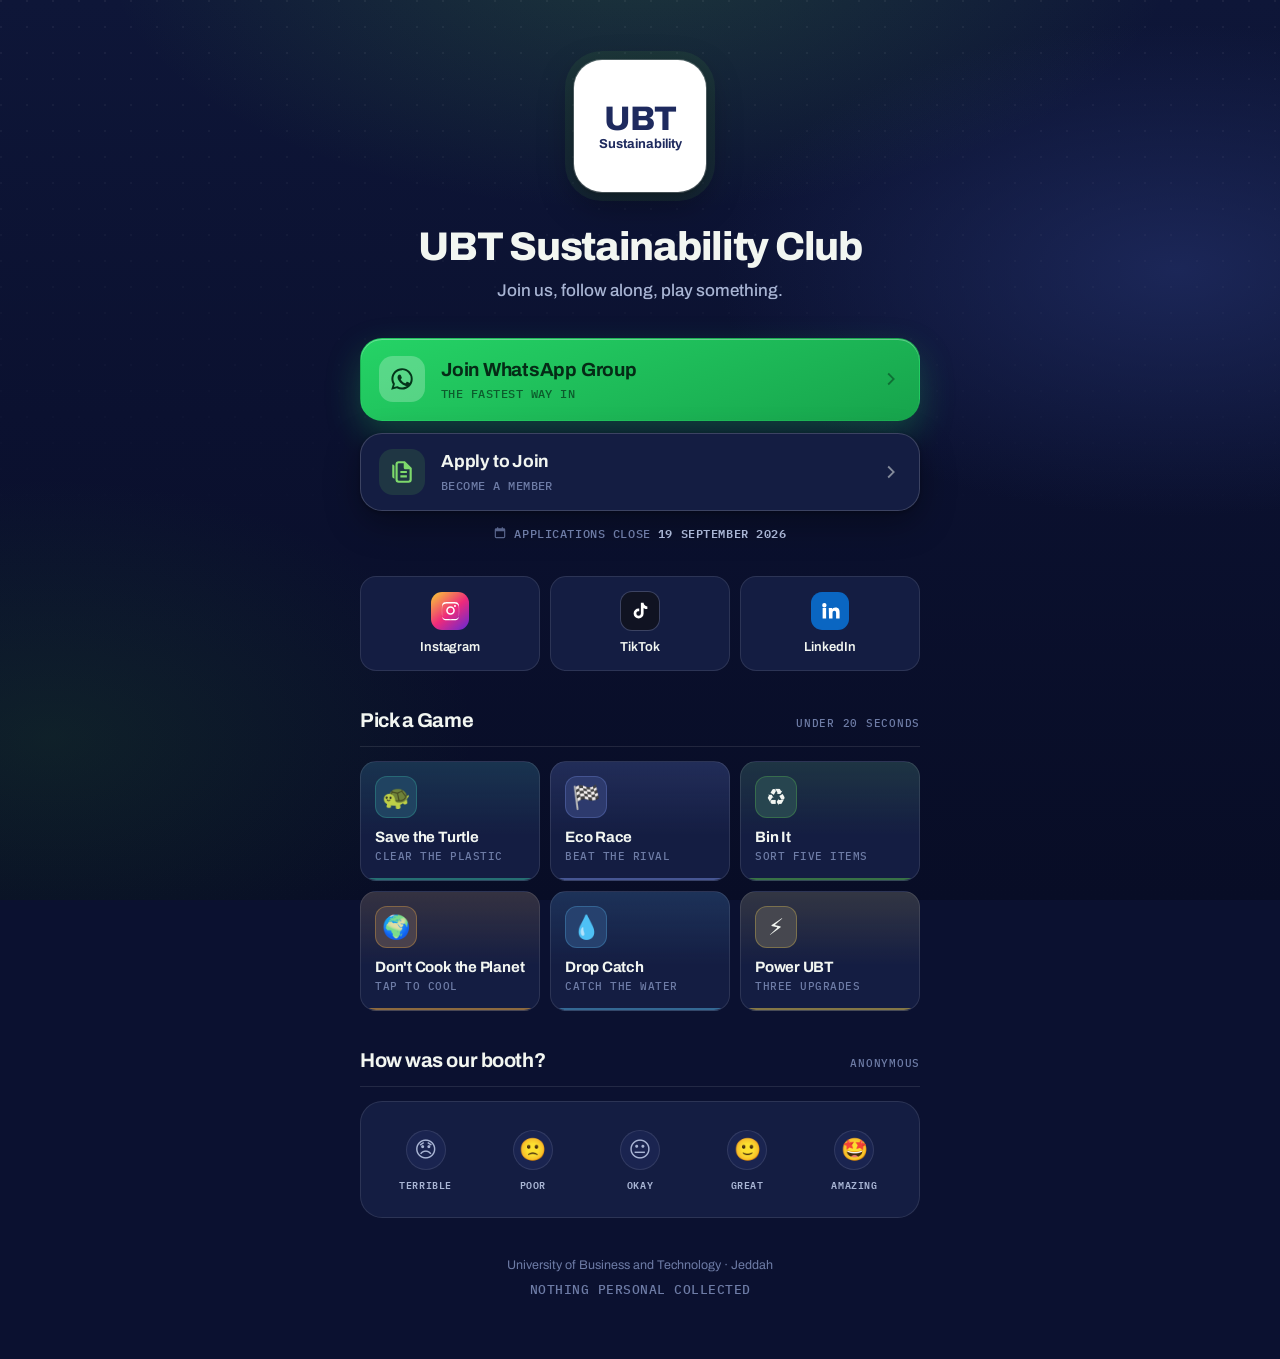
==== index.html @ e2409737 "UBT Sustainability Club landing hub One page: club identity, the WhatsApp group, the membership appl" ====
<!doctype html>
<html lang="en">
<head>
<meta charset="utf-8" />
<meta name="viewport" content="width=device-width, initial-scale=1, viewport-fit=cover" />
<title>UBT Sustainability Club</title>
<meta name="description" content="UBT Sustainability Club — join the WhatsApp group, apply for membership, follow us, and play six very short sustainability games." />
<meta name="theme-color" content="#0B1130" />
<meta name="color-scheme" content="dark" />

<meta property="og:type" content="website" />
<meta property="og:title" content="UBT Sustainability Club" />
<meta property="og:description" content="Join the group, apply for membership, and play something. One page, everything the club is doing." />
<meta property="og:image" content="assets/logo.png" />

<link rel="icon" href="assets/logo.png" />
<link rel="apple-touch-icon" href="assets/logo.png" />

<link rel="preload" href="assets/fonts/archivo-400-800.woff2" as="font" type="font/woff2" crossorigin />
<link rel="stylesheet" href="assets/styles.css" />
</head>
<body>

<div class="ambient" aria-hidden="true"></div>

<main class="hub">

  <!-- 1 · Logo ─────────────────────────────────────────── -->
  <div class="crest">
    <!-- The official club logo, used exactly as supplied. Replace
         assets/logo.png with the original file; it is never redrawn here. -->
    <img class="crest-img" id="crestImg" src="assets/logo.png"
         alt="UBT Sustainability Club logo" width="132" height="132" />
    <span class="crest-fallback" id="crestFallback" hidden>
      <b>UBT</b><i>Sustainability</i>
    </span>
  </div>

  <!-- 2 · Title  3 · Supporting line ───────────────────── -->
  <header class="lede">
    <h1>UBT Sustainability Club</h1>
    <p>Join us, follow along, play something.</p>
  </header>

  <!-- 4 · Primary CTA  5 · Secondary CTA  6 · Deadline ─── -->
  <nav class="actions" aria-label="Join the club">
    <a class="act act-primary" href="https://chat.whatsapp.com/HwxCJThptRb304ezF9hX3E" target="_blank" rel="noopener">
      <span class="act-mark" aria-hidden="true">
        <svg viewBox="0 0 24 24"><path fill="currentColor" d="M12.04 2C6.6 2 2.2 6.4 2.2 11.84c0 1.86.5 3.6 1.37 5.1L2 22l5.2-1.53a9.8 9.8 0 0 0 4.84 1.26h.01c5.43 0 9.84-4.4 9.84-9.84 0-2.63-1.02-5.1-2.88-6.96A9.77 9.77 0 0 0 12.04 2m0 1.8c2.15 0 4.17.84 5.69 2.36a7.98 7.98 0 0 1 2.36 5.68c0 4.45-3.62 8.05-8.06 8.05a8.1 8.1 0 0 1-4.11-1.12l-.29-.18-3.05.9.92-3-.19-.3a8 8 0 0 1-1.23-4.3c0-4.45 3.62-8.05 8.06-8.05m-2.5 4.1c-.19 0-.5.07-.76.36-.26.28-1 .97-1 2.37s1.03 2.75 1.17 2.94c.14.19 2 3.05 4.85 4.16 2.36.93 2.84.75 3.36.7.51-.05 1.65-.67 1.88-1.32.23-.65.23-1.2.16-1.32-.07-.11-.26-.18-.54-.32-.28-.14-1.65-.82-1.9-.91-.26-.1-.44-.14-.63.14-.18.28-.72.9-.88 1.09-.16.19-.33.21-.6.07-.28-.14-1.18-.44-2.24-1.39a8.4 8.4 0 0 1-1.55-1.93c-.16-.28-.02-.43.12-.57.13-.13.28-.33.42-.5.14-.16.19-.28.28-.47.1-.19.05-.35-.02-.49-.07-.14-.62-1.5-.85-2.05-.22-.54-.45-.47-.62-.48h-.53Z"/></svg>
      </span>
      <span class="act-text">
        <b>Join WhatsApp Group</b>
        <i>The fastest way in</i>
      </span>
      <span class="act-go" aria-hidden="true">
        <svg viewBox="0 0 24 24"><path fill="currentColor" d="m9.3 6.7 1.4-1.4 6.7 6.7-6.7 6.7-1.4-1.4 5.3-5.3z"/></svg>
      </span>
    </a>

    <a class="act act-secondary" href="https://forms.cloud.microsoft/r/Qxs3fnvWgn" target="_blank" rel="noopener">
      <span class="act-mark" aria-hidden="true">
        <svg viewBox="0 0 24 24"><path fill="currentColor" d="M9 2a3 3 0 0 0-3 3v14a3 3 0 0 0 3 3h9a3 3 0 0 0 3-3V8.4L14.7 2zm0 2h4.6v4.1c0 .8.6 1.4 1.4 1.4H19V19a1 1 0 0 1-1 1H9a1 1 0 0 1-1-1V5a1 1 0 0 1 1-1m1.5 7h6v2h-6zm0 4h6v2h-6zM3.6 4.9 5 6.3v10.3a4 4 0 0 0 .3 1.5H5a2 2 0 0 1-2-2V5.6z"/></svg>
      </span>
      <span class="act-text">
        <b>Apply to Join</b>
        <i>Become a member</i>
      </span>
      <span class="act-go" aria-hidden="true">
        <svg viewBox="0 0 24 24"><path fill="currentColor" d="m9.3 6.7 1.4-1.4 6.7 6.7-6.7 6.7-1.4-1.4 5.3-5.3z"/></svg>
      </span>
    </a>

    <p class="deadline">
      <svg viewBox="0 0 24 24" aria-hidden="true"><path fill="currentColor" d="M7 2v2H5.5A2.5 2.5 0 0 0 3 6.5v12A2.5 2.5 0 0 0 5.5 21h13a2.5 2.5 0 0 0 2.5-2.5v-12A2.5 2.5 0 0 0 18.5 4H17V2h-2v2H9V2zM5 9h14v9.5a.5.5 0 0 1-.5.5h-13a.5.5 0 0 1-.5-.5z"/></svg>
      Applications close <strong>19 September 2026</strong>
    </p>
  </nav>

  <!-- 7 · Socials ───────────────────────────────────────── -->
  <nav class="socials" aria-label="Social media">
    <a class="soc" data-net="ig" href="https://www.instagram.com/ubt.sustainability?igsh=Y3Vna202ZnhmaTNm" target="_blank" rel="noopener">
      <span class="soc-mark" aria-hidden="true">
        <svg viewBox="0 0 24 24"><path fill="currentColor" d="M12 2.2c3.2 0 3.58.01 4.85.07 1.17.05 1.8.25 2.23.41.56.22.96.48 1.38.9.42.42.68.82.9 1.38.16.42.36 1.06.41 2.23.06 1.27.07 1.65.07 4.85s-.01 3.58-.07 4.85c-.05 1.17-.25 1.8-.41 2.23-.22.56-.48.96-.9 1.38-.42.42-.82.68-1.38.9-.42.16-1.06.36-2.23.41-1.27.06-1.65.07-4.85.07s-3.58-.01-4.85-.07c-1.17-.05-1.8-.25-2.23-.41-.56-.22-.96-.48-1.38-.9a3.7 3.7 0 0 1-.9-1.38c-.16-.42-.36-1.06-.41-2.23C2.21 15.58 2.2 15.2 2.2 12s.01-3.58.07-4.85c.05-1.17.25-1.8.41-2.23.22-.56.48-.96.9-1.38.42-.42.82-.68 1.38-.9.42-.16 1.06-.36 2.23-.41C8.42 2.21 8.8 2.2 12 2.2m0 1.8c-3.14 0-3.5.01-4.74.07-1.14.05-1.76.24-2.17.4-.55.21-.94.47-1.35.88-.41.41-.67.8-.88 1.35-.16.41-.35 1.03-.4 2.17-.06 1.24-.06 1.6-.06 4.74s0 3.5.06 4.74c.05 1.14.24 1.76.4 2.17.21.55.47.94.88 1.35.41.41.8.67 1.35.88.41.16 1.03.35 2.17.4 1.24.06 1.6.06 4.74.06s3.5 0 4.74-.06c1.14-.05 1.76-.24 2.17-.4.55-.21.94-.47 1.35-.88.41-.41.67-.8.88-1.35.16-.41.35-1.03.4-2.17.06-1.24.06-1.6.06-4.74s0-3.5-.06-4.74c-.05-1.14-.24-1.76-.4-2.17a3.6 3.6 0 0 0-.88-1.35 3.6 3.6 0 0 0-1.35-.88c-.41-.16-1.03-.35-2.17-.4C15.5 4.01 15.14 4 12 4m0 3.06a4.94 4.94 0 1 1 0 9.88 4.94 4.94 0 0 1 0-9.88m0 1.8a3.14 3.14 0 1 0 0 6.28 3.14 3.14 0 0 0 0-6.28m5.14-3.2a1.15 1.15 0 1 1 0 2.3 1.15 1.15 0 0 1 0-2.3"/></svg>
      </span>
      <b>Instagram</b>
    </a>
    <a class="soc" data-net="tt" href="https://www.tiktok.com/@ubt.sustainability?_t=zs-8zt754tchuw&_r=1" target="_blank" rel="noopener">
      <span class="soc-mark" aria-hidden="true">
        <svg viewBox="0 0 24 24"><path fill="currentColor" d="M16.6 5.82A4.28 4.28 0 0 1 15.54 3h-3.1v12.4a2.59 2.59 0 0 1-2.6 2.5 2.59 2.59 0 0 1-2.6-2.58 2.59 2.59 0 0 1 3.3-2.48v-3.14a5.7 5.7 0 0 0-.7-.04A5.7 5.7 0 0 0 4.15 15.4 5.7 5.7 0 0 0 9.84 21a5.7 5.7 0 0 0 5.7-5.7V9.03a7.35 7.35 0 0 0 4.3 1.38V7.3a4.3 4.3 0 0 1-3.24-1.48"/></svg>
      </span>
      <b>TikTok</b>
    </a>
    <a class="soc" data-net="li" href="https://www.linkedin.com/company/ubt-sustainability-club" target="_blank" rel="noopener">
      <span class="soc-mark" aria-hidden="true">
        <svg viewBox="0 0 24 24"><path fill="currentColor" d="M4.98 3.5a2.5 2.5 0 1 1 0 5 2.5 2.5 0 0 1 0-5M3 9h4v12H3zm7 0h3.8v1.64h.05c.53-.95 1.83-1.95 3.77-1.95 4.03 0 4.78 2.5 4.78 5.76V21h-4v-5.66c0-1.35-.03-3.08-1.9-3.08-1.9 0-2.2 1.47-2.2 2.99V21h-4z"/></svg>
      </span>
      <b>LinkedIn</b>
    </a>
  </nav>

  <!-- 8 · Pick a Game  9 · Six cards ────────────────────── -->
  <section class="block" aria-labelledby="playHead">
    <div class="block-head">
      <h2 id="playHead">Pick a Game</h2>
      <span class="block-note">Under 20 seconds</span>
    </div>
    <div class="games" id="gamesGrid"><!-- rendered by assets/games.js --></div>
  </section>

  <!-- 10 · Booth feedback ───────────────────────────────── -->
  <section class="block" aria-labelledby="rateHead">
    <div class="block-head">
      <h2 id="rateHead">How was our booth?</h2>
      <span class="block-note">Anonymous</span>
    </div>
    <div class="rate" id="rate">
      <div class="rate-row" id="rateRow" role="group" aria-labelledby="rateHead"><!-- rendered by assets/hub.js --></div>
      <p class="rate-thanks" id="rateThanks" hidden></p>
    </div>
  </section>

  <footer class="foot">
    <p>University of Business and Technology · Jeddah</p>
    <p class="foot-fine">Nothing personal collected</p>
  </footer>
</main>

<!-- Game overlay ─────────────────────────────────────────── -->
<div class="overlay" id="overlay" hidden role="dialog" aria-modal="true" aria-labelledby="gameTitle">
  <div class="panel" id="overlayPanel">
    <header class="panel-head">
      <div>
        <p class="panel-kicker" id="gameKicker">Mini-game</p>
        <h2 class="panel-title" id="gameTitle">Game</h2>
      </div>
      <button class="panel-close" id="overlayClose" aria-label="Back to games">
        <svg viewBox="0 0 24 24" aria-hidden="true"><path fill="currentColor" d="m12 10.6 5-5 1.4 1.4-5 5 5 5-1.4 1.4-5-5-5 5L5.6 17l5-5-5-5L7 5.6z"/></svg>
      </button>
    </header>
    <div class="stage" id="stage">
      <div class="stage-hud" id="hud"></div>
      <div class="stage-field" id="field"></div>
      <div class="curtain" id="curtain"><div class="curtain-inner" id="curtainInner"></div></div>
    </div>
  </div>
</div>

<script src="assets/games.js"></script>
<script src="assets/hub.js"></script>
</body>
</html>
---- assets/styles.css ----
/* ==========================================================================
   UBT Sustainability Club — landing hub

   A deliberate single-theme design: a deep navy field taken from the club
   logo, with the logo's green as the only live accent. Every colour and the
   page background are painted explicitly, so the page holds its own look on
   any host ground rather than borrowing the viewer's theme.

   Palette   navy field #0B1130 · raised surface #141D42 · logo navy #1E2A5E
             logo green #56B84A · lift #7ED96C · WhatsApp #25D366
             text #F2F6F1 (faintly green-biased) · muted #A9B5D4 (blue-biased)
   Type      Archivo — display and interface, tight tracking at large sizes
             IBM Plex Mono — micro-labels, counters, meta
   Layout    One centred column, 600px at its widest, built as a stack of
             tactile rows and tiles. Everything sits in that column: nothing
             on this page is a second page.
   ========================================================================== */

/* ── Typefaces ───────────────────────────────────────────────────────────
   Self-hosted so the page needs no network beyond itself — booth wifi is
   not to be trusted, and a font that arrives late is a page that reflows
   in front of a student. Latin subset only. */
@font-face {
  font-family: 'Archivo';
  font-style: normal;
  font-weight: 400 800;
  font-stretch: 100%;
  font-display: swap;
  src: url(fonts/archivo-400-800.woff2) format('woff2');
}
@font-face {
  font-family: 'IBM Plex Mono';
  font-style: normal;
  font-weight: 500;
  font-display: swap;
  src: url(fonts/ibm-plex-mono-500.woff2) format('woff2');
}
@font-face {
  font-family: 'IBM Plex Mono';
  font-style: normal;
  font-weight: 600;
  font-display: swap;
  src: url(fonts/ibm-plex-mono-600.woff2) format('woff2');
}

:root {
  --field:      #0B1130;
  --field-2:    #0E1638;
  --surface:    #141D42;
  --surface-2:  #1A2450;
  --navy:       #1E2A5E;

  --green:      #56B84A;
  --green-lift: #7ED96C;
  --green-deep: #2F7F2A;
  --wa:         #25D366;
  --wa-deep:    #17A44C;

  --text:       #F2F6F1;
  --muted:      #A9B5D4;
  --faint:      #6E7CA6;

  --line:       rgba(255, 255, 255, .10);
  --line-2:     rgba(255, 255, 255, .17);

  --amber:      #F0A93C;
  --sky:        #4FA8D8;
  --teal:       #35B39B;
  --gold:       #E0C24A;

  --r-sm: 12px;
  --r:    16px;
  --r-lg: 22px;
  --r-xl: 28px;

  --shadow:    0 2px 4px rgba(0,0,0,.24), 0 12px 34px rgba(0,0,0,.34);
  --shadow-lg: 0 30px 80px rgba(0,0,0,.55);

  --display: "Archivo", ui-sans-serif, system-ui, -apple-system, "Segoe UI", Roboto, Arial, sans-serif;
  --mono: "IBM Plex Mono", ui-monospace, SFMono-Regular, Menlo, Consolas, monospace;

  --col: 600px;
}

*, *::before, *::after { box-sizing: border-box; }

html { -webkit-text-size-adjust: 100%; }

body {
  margin: 0;
  min-height: 100%;
  background: var(--field);
  color: var(--text);
  font-family: var(--display);
  font-size: 16px;
  line-height: 1.5;
  -webkit-font-smoothing: antialiased;
  overflow-wrap: break-word;
}
body.locked { overflow: hidden; }

img { display: block; max-width: 100%; }

::selection { background: rgba(86, 184, 74, .32); }

:focus-visible {
  outline: 2px solid var(--green-lift);
  outline-offset: 3px;
  border-radius: 10px;
}

/* Ambient ground — two soft lights and a faint grid, so the field around
   the column reads as designed rather than empty. */
.ambient {
  position: fixed;
  inset: 0;
  z-index: 0;
  pointer-events: none;
  background:
    radial-gradient(60% 42% at 50% -6%, rgba(86,184,74,.20), transparent 70%),
    radial-gradient(50% 38% at 92% 30%, rgba(30,42,94,.85), transparent 72%),
    radial-gradient(46% 40% at 4% 82%, rgba(47,127,42,.16), transparent 72%),
    linear-gradient(180deg, var(--field-2) 0%, var(--field) 46%, #080D26 100%);
}
.ambient::after {
  content: "";
  position: absolute;
  inset: 0;
  background-image: radial-gradient(circle at 1px 1px, rgba(255,255,255,.055) 1px, transparent 0);
  background-size: 26px 26px;
  mask-image: linear-gradient(180deg, #000 0%, transparent 62%);
  -webkit-mask-image: linear-gradient(180deg, #000 0%, transparent 62%);
}

/* ── Column ─────────────────────────────────────────────────────────────── */
.hub {
  position: relative;
  z-index: 1;
  width: 100%;
  max-width: var(--col);
  margin-inline: auto;
  padding-inline: 20px;
  padding-block: 40px 46px;
  display: flex;
  flex-direction: column;
  gap: 30px;
}
@media (min-width: 700px) { .hub { padding-block: 60px 60px; gap: 34px; } }

/* ── 1 · Logo crest ─────────────────────────────────────────────────────── */
.crest {
  align-self: center;
  width: 132px;
  height: 132px;
  display: grid;
  place-items: center;
  background: #FFFFFF;
  border-radius: var(--r-xl);
  padding: 13px;
  box-shadow:
    0 0 0 1px rgba(255,255,255,.22),
    0 0 0 9px rgba(86,184,74,.09),
    var(--shadow);
}
.crest-img { width: 100%; height: 100%; object-fit: contain; }

/* Shown only if assets/logo.png has not been added yet. */
.crest-fallback { display: grid; justify-items: center; gap: 2px; line-height: 1; }
.crest-fallback b { font-size: 34px; font-weight: 800; color: var(--navy); letter-spacing: -.02em; }
.crest-fallback i { font-style: normal; font-size: 13px; font-weight: 700; color: var(--navy); }

/* ── 2·3 · Title and supporting line ────────────────────────────────────── */
.lede { text-align: center; display: grid; gap: 10px; }
.lede h1 {
  margin: 0;
  font-size: clamp(30px, 8vw, 40px);
  font-weight: 800;
  letter-spacing: -.032em;
  line-height: 1.06;
  text-wrap: balance;
}
.lede p {
  margin: 0;
  color: var(--muted);
  font-size: clamp(15px, 4vw, 17px);
  font-weight: 500;
}

/* ── 4·5·6 · Primary actions ────────────────────────────────────────────── */
.actions { display: flex; flex-direction: column; gap: 12px; }

.act {
  display: grid;
  grid-template-columns: auto 1fr auto;
  align-items: center;
  gap: 16px;
  padding: 15px 18px;
  border-radius: var(--r-lg);
  text-decoration: none;
  color: var(--text);
  border: 1px solid transparent;
  transition: transform .16s cubic-bezier(.2,.8,.2,1), box-shadow .16s ease, background-color .16s ease;
}
.act:active { transform: scale(.988); }

.act-mark {
  width: 46px; height: 46px;
  display: grid; place-items: center;
  border-radius: 14px;
  flex: none;
}
.act-mark svg { width: 26px; height: 26px; }

.act-text { display: grid; gap: 1px; min-width: 0; }
.act-text b { font-size: 17.5px; font-weight: 700; letter-spacing: -.012em; }
.act-text i {
  font-style: normal;
  font-family: var(--mono);
  font-size: 11.5px;
  font-weight: 500;
  letter-spacing: .04em;
  text-transform: uppercase;
}

.act-go { opacity: .5; flex: none; }
.act-go svg { width: 22px; height: 22px; display: block; }
.act:hover .act-go { opacity: .95; }

/* WhatsApp — the loudest thing on the page */
.act-primary {
  background: linear-gradient(160deg, var(--wa) 0%, var(--wa-deep) 100%);
  color: #052B16;
  box-shadow: 0 1px 0 rgba(255,255,255,.32) inset, 0 14px 34px rgba(37,211,102,.26);
  padding-block: 17px;
}
.act-primary .act-mark { background: rgba(255,255,255,.24); color: #04351A; }
.act-primary .act-text b { font-size: 19px; }
.act-primary .act-text i { color: rgba(5,43,22,.68); }
.act-primary .act-go { color: #04351A; }
.act-primary:hover { box-shadow: 0 1px 0 rgba(255,255,255,.32) inset, 0 18px 44px rgba(37,211,102,.36); }

/* Apply — clearly second, but still a filled row, not a ghost */
.act-secondary {
  background: var(--surface);
  border-color: var(--line-2);
  box-shadow: var(--shadow);
}
.act-secondary .act-mark { background: rgba(86,184,74,.16); color: var(--green-lift); }
.act-secondary .act-text i { color: var(--faint); }
.act-secondary:hover { background: var(--surface-2); }

.deadline {
  margin: 2px 0 0;
  display: flex;
  align-items: center;
  justify-content: center;
  gap: 7px;
  font-family: var(--mono);
  font-size: 11.5px;
  font-weight: 500;
  letter-spacing: .05em;
  text-transform: uppercase;
  color: var(--faint);
}
.deadline strong { color: var(--muted); font-weight: 600; }
.deadline svg { width: 14px; height: 14px; flex: none; opacity: .8; }

/* ── 7 · Socials ────────────────────────────────────────────────────────── */
.socials { display: grid; grid-template-columns: repeat(3, 1fr); gap: 10px; }
.soc {
  display: grid;
  justify-items: center;
  gap: 8px;
  padding: 15px 6px 13px;
  border-radius: var(--r);
  background: var(--surface);
  border: 1px solid var(--line);
  text-decoration: none;
  color: var(--muted);
  transition: transform .16s cubic-bezier(.2,.8,.2,1), border-color .16s ease, background-color .16s ease;
}
.soc b { font-size: 13px; font-weight: 600; color: var(--text); letter-spacing: -.005em; }
.soc-mark {
  width: 38px; height: 38px;
  display: grid; place-items: center;
  border-radius: 11px;
}
.soc-mark svg { width: 21px; height: 21px; }
.soc:hover { transform: translateY(-2px); border-color: var(--line-2); background: var(--surface-2); }

.soc[data-net="ig"] .soc-mark { background: linear-gradient(140deg, #F9CE34, #EE2A7B 52%, #6228D7); color: #fff; }
.soc[data-net="tt"] .soc-mark { background: #101322; color: #fff; box-shadow: 0 0 0 1px var(--line-2); }
.soc[data-net="li"] .soc-mark { background: #0A66C2; color: #fff; }

/* ── Section heads ──────────────────────────────────────────────────────── */
.block { display: grid; gap: 14px; }
.block-head {
  display: flex;
  align-items: baseline;
  gap: 12px;
  padding-bottom: 11px;
  border-bottom: 1px solid var(--line);
}
.block-head h2 {
  margin: 0;
  font-size: 20px;
  font-weight: 700;
  letter-spacing: -.022em;
}
.block-note {
  margin-left: auto;
  font-family: var(--mono);
  font-size: 10.5px;
  font-weight: 500;
  letter-spacing: .07em;
  text-transform: uppercase;
  color: var(--faint);
  text-align: right;
}

/* ── 9 · Game tiles ─────────────────────────────────────────────────────── */
.games { display: grid; grid-template-columns: repeat(2, 1fr); gap: 10px; }
@media (min-width: 620px) { .games { grid-template-columns: repeat(3, 1fr); } }

.game-card {
  position: relative;
  font: inherit;
  text-align: left;
  cursor: pointer;
  display: grid;
  gap: 10px;
  padding: 14px 14px 15px;
  border-radius: var(--r);
  background:
    linear-gradient(180deg, color-mix(in srgb, var(--tint) 15%, transparent), transparent 62%),
    var(--surface);
  border: 1px solid var(--line);
  color: var(--text);
  overflow: hidden;
  transition: transform .16s cubic-bezier(.2,.8,.2,1), border-color .16s ease, box-shadow .16s ease;
}
.game-card::after {
  content: "";
  position: absolute;
  inset: auto 0 0 0;
  height: 2px;
  background: var(--tint);
  opacity: .55;
}
.game-card:hover { transform: translateY(-3px); border-color: color-mix(in srgb, var(--tint) 55%, transparent); box-shadow: var(--shadow); }
.game-card:active { transform: translateY(-1px) scale(.99); }

.game-emblem {
  width: 42px; height: 42px;
  display: grid; place-items: center;
  border-radius: 12px;
  font-size: 23px;
  line-height: 1;
  background: color-mix(in srgb, var(--tint) 22%, var(--surface-2));
  box-shadow: inset 0 0 0 1px color-mix(in srgb, var(--tint) 34%, transparent);
}
.game-name { display: block; font-size: 15px; font-weight: 700; letter-spacing: -.015em; line-height: 1.2; }
.game-tag {
  display: block;
  margin-top: 3px;
  font-family: var(--mono);
  font-size: 10.5px;
  font-weight: 500;
  letter-spacing: .05em;
  text-transform: uppercase;
  color: var(--faint);
}

/* ── 10 · Booth rating ──────────────────────────────────────────────────── */
.rate {
  background: var(--surface);
  border: 1px solid var(--line);
  border-radius: var(--r-lg);
  padding: 16px 14px;
}
.rate-row { display: grid; grid-template-columns: repeat(5, 1fr); gap: 6px; }
.rate-btn {
  font: inherit;
  cursor: pointer;
  background: transparent;
  border: 1px solid transparent;
  border-radius: 14px;
  padding: 11px 3px 9px;
  display: grid;
  justify-items: center;
  gap: 7px;
  color: var(--muted);
  transition: transform .16s cubic-bezier(.2,.8,.2,1), background-color .16s ease, border-color .16s ease;
}
.rate-face {
  width: 40px; height: 40px;
  display: grid; place-items: center;
  border-radius: 50%;
  font-size: 22px;
  line-height: 1;
  background: var(--surface-2);
  box-shadow: inset 0 0 0 1px var(--line);
  transition: transform .16s cubic-bezier(.2,.8,.2,1), box-shadow .16s ease;
}
.rate-btn span.rate-label {
  font-family: var(--mono);
  font-size: 9.5px;
  font-weight: 600;
  letter-spacing: .06em;
  text-transform: uppercase;
}
.rate-btn:hover:not(:disabled) { background: var(--surface-2); border-color: var(--line-2); }
.rate-btn:hover:not(:disabled) .rate-face { transform: translateY(-3px) scale(1.06); }
.rate-btn:disabled { cursor: default; opacity: .34; }
.rate-btn.chosen {
  opacity: 1;
  background: rgba(86,184,74,.13);
  border-color: rgba(86,184,74,.5);
  color: var(--text);
}
.rate-btn.chosen .rate-face { box-shadow: inset 0 0 0 2px var(--green); transform: scale(1.06); }

.rate-thanks {
  margin: 12px 0 0;
  text-align: center;
  font-size: 14.5px;
  font-weight: 600;
  color: var(--green-lift);
}
.rate-thanks[hidden] { display: none; }

/* ── Footer ─────────────────────────────────────────────────────────────── */
.foot { text-align: center; display: grid; gap: 5px; padding-top: 4px; }
.foot p { margin: 0; font-size: 12.5px; color: var(--faint); }
.foot-fine { font-family: var(--mono); font-size: 10.5px; letter-spacing: .04em; text-transform: uppercase; }

/* ==========================================================================
   Game overlay
   ========================================================================== */
.overlay {
  position: fixed;
  inset: 0;
  z-index: 50;
  background: rgba(6, 10, 28, .74);
  backdrop-filter: blur(7px);
  -webkit-backdrop-filter: blur(7px);
  display: flex;
  align-items: center;
  justify-content: center;
  padding: 14px;
}
.overlay[hidden] { display: none; }

.panel {
  width: min(680px, 100%);
  max-height: calc(100dvh - 28px);
  background: var(--surface);
  border: 1px solid var(--line-2);
  border-radius: var(--r-xl);
  box-shadow: var(--shadow-lg);
  display: flex;
  flex-direction: column;
  overflow: hidden;
  animation: rise .2s cubic-bezier(.2,.8,.2,1);
}
@keyframes rise { from { transform: translateY(10px) scale(.985); opacity: 0; } }
@media (prefers-reduced-motion: reduce) { .panel { animation: none; } }

.panel-head {
  flex: none;
  display: flex;
  align-items: center;
  gap: 12px;
  padding: 14px 16px;
  border-bottom: 1px solid var(--line);
}
.panel-kicker {
  margin: 0 0 2px;
  font-family: var(--mono);
  font-size: 10px;
  font-weight: 600;
  letter-spacing: .12em;
  text-transform: uppercase;
  color: var(--green-lift);
}
.panel-title { margin: 0; font-size: 18px; font-weight: 700; letter-spacing: -.02em; }
.panel-close {
  margin-left: auto;
  width: 40px; height: 40px;
  flex: none;
  display: grid; place-items: center;
  border-radius: 12px;
  border: 1px solid var(--line);
  background: var(--surface-2);
  color: var(--muted);
  cursor: pointer;
}
.panel-close:hover { color: var(--text); border-color: var(--line-2); }
.panel-close svg { width: 21px; height: 21px; }

.stage { position: relative; flex: 1 1 auto; min-height: 0; display: flex; flex-direction: column; }
.stage-hud {
  flex: none;
  min-height: 44px;
  padding: 9px 16px;
  display: flex;
  align-items: center;
  gap: 12px;
  flex-wrap: wrap;
  border-bottom: 1px solid var(--line);
  background: var(--field-2);
  font-size: 13px;
  font-weight: 600;
  color: var(--muted);
}
.stage-hud:empty { display: none; }
.stage-field {
  position: relative;
  flex: 1 1 auto;
  min-height: 0;
  width: 100%;
  aspect-ratio: 4 / 3;
  background: var(--field);
  overflow: hidden;
  touch-action: none;
  user-select: none;
  -webkit-user-select: none;
}
@media (max-height: 700px) { .stage-field { aspect-ratio: 16 / 9; } }
.game-canvas { position: absolute; inset: 0; display: block; touch-action: none; }

/* HUD widgets */
.hud-chip {
  display: inline-flex;
  align-items: center;
  gap: 6px;
  padding: 4px 11px;
  border-radius: 999px;
  background: var(--surface-2);
  border: 1px solid var(--line);
  font-family: var(--mono);
  font-size: 12px;
  font-weight: 600;
  white-space: nowrap;
  color: var(--text);
}
.hud-bar {
  flex: 1 1 110px;
  min-width: 80px;
  height: 8px;
  border-radius: 999px;
  background: rgba(255,255,255,.12);
  overflow: hidden;
}
.hud-bar > i { display: block; height: 100%; width: 100%; background: var(--green); border-radius: 999px; }
.hud-bar.warn > i { background: var(--amber); }
.hud-bar.danger > i { background: #E5484D; }

/* Curtain — instructions and result */
.curtain {
  position: absolute;
  inset: 0;
  z-index: 5;
  display: grid;
  place-items: center;
  padding: 24px;
  text-align: center;
  background: rgba(11, 17, 48, .93);
  backdrop-filter: blur(3px);
  -webkit-backdrop-filter: blur(3px);
}
.curtain[hidden] { display: none; }
.curtain-inner { max-width: 400px; width: 100%; }
.curtain-emoji { font-size: 50px; line-height: 1; margin-bottom: 12px; }
.curtain h3 { margin: 0 0 8px; font-size: 23px; font-weight: 700; letter-spacing: -.02em; color: var(--text); }
.curtain p { margin: 0 0 22px; font-size: 15px; color: var(--muted); }
.curtain .btn-row { display: flex; gap: 10px; justify-content: center; flex-wrap: wrap; }
.result-win h3 { color: var(--green-lift); }

.btn {
  font: inherit;
  font-weight: 700;
  font-size: 15px;
  cursor: pointer;
  padding: 13px 22px;
  min-height: 48px;
  border-radius: 999px;
  border: 1px solid transparent;
  transition: transform .14s ease, background-color .14s ease;
}
.btn:active { transform: translateY(1px); }
.btn-go { background: var(--green); color: #04240A; box-shadow: 0 10px 26px rgba(86,184,74,.3); }
.btn-go:hover { background: var(--green-lift); }
.btn-quiet { background: transparent; color: var(--text); border-color: var(--line-2); }
.btn-quiet:hover { background: var(--surface-2); }

/* ── DOM-based games ────────────────────────────────────────────────────── */
.dom-game {
  position: absolute;
  inset: 0;
  display: flex;
  flex-direction: column;
  gap: 14px;
  padding: 18px;
  overflow: auto;
}

/* Bin It */
.bin-item { flex: 1 1 auto; display: grid; place-content: center; justify-items: center; gap: 6px; }
.bin-emoji { font-size: clamp(46px, 13vw, 72px); line-height: 1; }
.bin-name { font-size: clamp(17px, 3.6vw, 21px); font-weight: 700; letter-spacing: -.015em; }
.bin-flash { min-height: 22px; text-align: center; font-size: 14.5px; font-weight: 700; }
.bin-flash.ok { color: var(--green-lift); }
.bin-flash.no { color: #FF8A8E; }
.bin-row { flex: none; display: grid; grid-template-columns: repeat(3, 1fr); gap: 9px; }
.bin-btn {
  font: inherit;
  cursor: pointer;
  display: grid;
  justify-items: center;
  align-content: center;
  gap: 7px;
  min-height: 104px;
  padding: 14px 6px;
  border-radius: 15px;
  border: 1px solid var(--line-2);
  background: var(--surface-2);
  color: var(--text);
  transition: transform .12s ease, border-color .12s ease, background-color .12s ease;
}
.bin-btn i { font-style: normal; font-size: 25px; line-height: 1; }
.bin-btn b { font-size: 13px; font-weight: 600; text-align: center; line-height: 1.22; }
.bin-btn:hover:not(:disabled) { border-color: var(--green); }
.bin-btn:active { transform: translateY(1px); }
.bin-btn.correct { background: rgba(86,184,74,.2); border-color: var(--green); }
.bin-btn.wrong { background: rgba(229,72,77,.18); border-color: #E5484D; }

/* Don't Cook the Planet */
.cook-wrap { align-items: center; justify-content: center; text-align: center; }
.cook-earth { font-size: clamp(60px, 17vw, 96px); line-height: 1; transition: transform .08s ease, filter .2s linear; }
.cook-temp {
  font-family: var(--mono);
  font-size: clamp(17px, 4.4vw, 22px);
  font-weight: 600;
  letter-spacing: .01em;
  font-variant-numeric: tabular-nums;
}
.cook-scale { position: relative; width: min(400px, 100%); height: 14px; border-radius: 999px; background: rgba(255,255,255,.12); overflow: hidden; }
.cook-scale > i { position: absolute; inset: 0 auto 0 0; border-radius: 999px; background: linear-gradient(90deg, var(--green), var(--amber) 55%, #E5484D); }
.cook-scale > b { position: absolute; top: -4px; bottom: -4px; width: 3px; border-radius: 2px; background: var(--text); }
.cook-btn {
  font: inherit;
  font-weight: 800;
  font-size: clamp(17px, 4.4vw, 22px);
  letter-spacing: .01em;
  cursor: pointer;
  width: min(340px, 100%);
  min-height: 72px;
  padding: 20px 40px;
  border: none;
  border-radius: 999px;
  color: #04240A;
  background: var(--green);
  box-shadow: 0 12px 30px rgba(86,184,74,.34);
  touch-action: manipulation;
  transition: transform .06s ease, background-color .06s ease;
}
.cook-btn:active, .cook-btn.hit { transform: scale(.955); background: var(--green-lift); }

/* Power UBT */
.power-head { flex: none; }
.power-meter { position: relative; height: 20px; border-radius: 999px; background: rgba(255,255,255,.12); overflow: hidden; }
.power-meter > i {
  position: absolute; inset: 0 auto 0 0; width: 0%;
  border-radius: 999px;
  background: linear-gradient(90deg, var(--green-deep), var(--green-lift));
  transition: width .5s cubic-bezier(.2,.8,.2,1);
}
.power-meter > b { position: absolute; top: -5px; bottom: -5px; width: 3px; border-radius: 2px; background: var(--text); }
.power-nums {
  display: flex; justify-content: space-between;
  margin-top: 7px;
  font-family: var(--mono);
  font-size: 11px; font-weight: 500;
  letter-spacing: .06em; text-transform: uppercase;
  color: var(--faint);
}
.power-nums strong { color: var(--text); font-size: 14px; font-variant-numeric: tabular-nums; }
.power-grid { flex: 1 1 auto; display: grid; grid-template-columns: repeat(3, 1fr); gap: 11px; align-content: center; }
@media (max-width: 520px) { .power-grid { grid-template-columns: repeat(2, 1fr); } }
.power-btn {
  font: inherit;
  cursor: pointer;
  display: grid;
  justify-items: center;
  align-content: center;
  gap: 6px;
  min-height: 118px;
  padding: 14px 8px;
  border-radius: 15px;
  border: 1px solid var(--line-2);
  background: var(--surface-2);
  color: var(--text);
  transition: transform .12s ease, border-color .12s ease, opacity .2s ease;
}
.power-btn i { font-style: normal; font-size: 26px; line-height: 1; }
.power-btn b { font-size: 12.5px; font-weight: 600; text-align: center; line-height: 1.25; }
.power-dots { display: flex; gap: 3px; }
.power-dots s { width: 6px; height: 6px; border-radius: 50%; background: var(--green); text-decoration: none; }
.power-dots s.off { background: rgba(255,255,255,.2); }
.power-btn:hover:not(:disabled) { border-color: var(--green); transform: translateY(-2px); }
.power-btn:disabled { opacity: .3; cursor: default; }
.power-btn.picked { opacity: 1; border-color: var(--green); background: rgba(86,184,74,.18); }

/* ── Motion preference ──────────────────────────────────────────────────── */
@media (prefers-reduced-motion: reduce) {
  *, *::before, *::after {
    animation-duration: .01ms !important;
    animation-iteration-count: 1 !important;
    transition-duration: .01ms !important;
  }
}
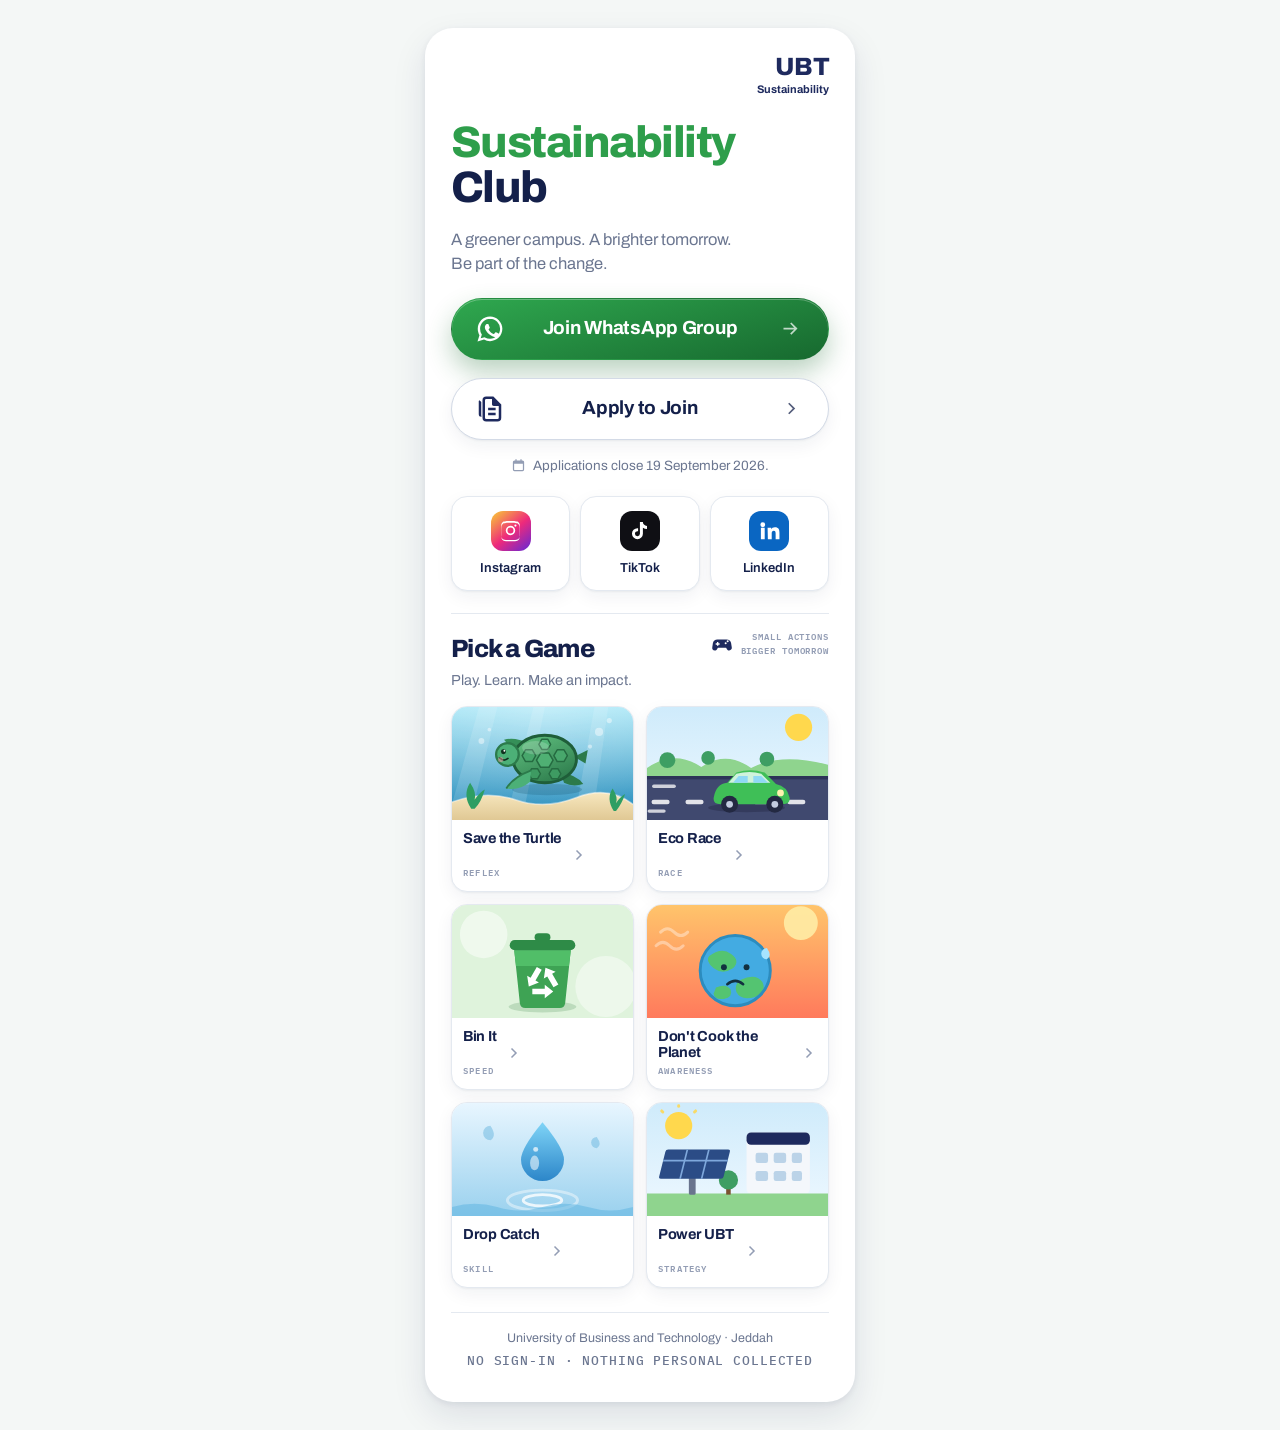
==== commit 23ab8e80: "Rebuild the game flow as a full screen, and redraw the turtle The game no longer opens in a small di" ====
--- a/index.html
+++ b/index.html
@@ -4,144 +4,304 @@
 <meta charset="utf-8" />
 <meta name="viewport" content="width=device-width, initial-scale=1, viewport-fit=cover" />
 <title>UBT Sustainability Club</title>
-<meta name="description" content="UBT Sustainability Club — join the WhatsApp group, apply for membership, follow us, and play six very short sustainability games." />
-<meta name="theme-color" content="#0B1130" />
-<meta name="color-scheme" content="dark" />
-
+<meta name="description" content="UBT Sustainability Club — join the WhatsApp group, apply for membership, follow us, and play six short sustainability games." />
+<meta name="theme-color" content="#FFFFFF" />
+<meta name="color-scheme" content="light" />
 <meta property="og:type" content="website" />
 <meta property="og:title" content="UBT Sustainability Club" />
-<meta property="og:description" content="Join the group, apply for membership, and play something. One page, everything the club is doing." />
-<meta property="og:image" content="assets/logo.png" />
-
-<link rel="icon" href="assets/logo.png" />
-<link rel="apple-touch-icon" href="assets/logo.png" />
-
+<meta property="og:description" content="A greener campus. A brighter tomorrow. Be part of the change." />
+<meta property="og:image" content="assets/logo.jpg" />
+<link rel="icon" href="assets/logo.jpg" />
+<link rel="apple-touch-icon" href="assets/logo.jpg" />
 <link rel="preload" href="assets/fonts/archivo-400-800.woff2" as="font" type="font/woff2" crossorigin />
 <link rel="stylesheet" href="assets/styles.css" />
 </head>
 <body>
 
-<div class="ambient" aria-hidden="true"></div>
-
-<main class="hub">
-
-  <!-- 1 · Logo ─────────────────────────────────────────── -->
-  <div class="crest">
-    <!-- The official club logo, used exactly as supplied. Replace
-         assets/logo.png with the original file; it is never redrawn here. -->
-    <img class="crest-img" id="crestImg" src="assets/logo.png"
-         alt="UBT Sustainability Club logo" width="132" height="132" />
-    <span class="crest-fallback" id="crestFallback" hidden>
-      <b>UBT</b><i>Sustainability</i>
-    </span>
-  </div>
-
-  <!-- 2 · Title  3 · Supporting line ───────────────────── -->
-  <header class="lede">
-    <h1>UBT Sustainability Club</h1>
-    <p>Join us, follow along, play something.</p>
+<!-- Cute flat illustrations, one per game. Drawn as SVG so they stay sharp
+     on any screen, weigh almost nothing, and need no image files. Cards
+     reference them with <use href="#art-…">. -->
+<svg class="sprite" aria-hidden="true" focusable="false"><defs>
+
+  <linearGradient id="gSea" x1="0" y1="0" x2="0" y2="1">
+    <stop offset="0" stop-color="#A8E7F7"/><stop offset="1" stop-color="#1E86B8"/>
+  </linearGradient>
+  <linearGradient id="gSky" x1="0" y1="0" x2="0" y2="1">
+    <stop offset="0" stop-color="#CFEBFB"/><stop offset="1" stop-color="#EEF8FF"/>
+  </linearGradient>
+  <linearGradient id="gHeat" x1="0" y1="0" x2="0" y2="1">
+    <stop offset="0" stop-color="#FFC46B"/><stop offset="1" stop-color="#FF7A5C"/>
+  </linearGradient>
+  <linearGradient id="gPond" x1="0" y1="0" x2="0" y2="1">
+    <stop offset="0" stop-color="#E8F6FF"/><stop offset="1" stop-color="#9AD1EE"/>
+  </linearGradient>
+  <linearGradient id="gDrop" x1="0" y1="0" x2="0" y2="1">
+    <stop offset="0" stop-color="#7FD4F7"/><stop offset="1" stop-color="#2C86C9"/>
+  </linearGradient>
+
+  <!-- ── Save the Turtle ── -->
+  <radialGradient id="gCaustic" cx=".5" cy="0" r="1">
+    <stop offset="0" stop-color="#FFFFFF" stop-opacity=".34"/>
+    <stop offset="1" stop-color="#FFFFFF" stop-opacity="0"/>
+  </radialGradient>
+  <linearGradient id="gShell" x1=".2" y1="0" x2=".8" y2="1">
+    <stop offset="0" stop-color="#5FBE7E"/><stop offset="1" stop-color="#2C7A4B"/>
+  </linearGradient>
+  <linearGradient id="gSand" x1="0" y1="0" x2="0" y2="1">
+    <stop offset="0" stop-color="#F7E7BE"/><stop offset="1" stop-color="#E0C894"/>
+  </linearGradient>
+  <symbol id="art-turtle" viewBox="0 0 160 100">
+    <rect width="160" height="100" fill="url(#gSea)"/>
+    <rect width="160" height="100" fill="url(#gCaustic)"/>
+    <g fill="#FFFFFF" opacity=".13">
+      <polygon points="24,0 40,0 16,100 -4,100"/>
+      <polygon points="72,0 82,0 62,100 48,100"/>
+      <polygon points="126,0 138,0 124,100 108,100"/>
+    </g>
+    <g fill="#FFFFFF" opacity=".45">
+      <circle cx="130" cy="22" r="3.6"/><circle cx="139" cy="12" r="2.3"/><circle cx="122" cy="35" r="1.8"/>
+      <circle cx="26" cy="30" r="2.6"/><circle cx="33" cy="20" r="1.6"/>
+    </g>
+    <path d="M0 84 Q30 73 56 82 T110 80 T160 86 L160 100 L0 100Z" fill="url(#gSand)"/>
+    <path d="M0 84 Q30 73 56 82 T110 80 T160 86" fill="none" stroke="#FFFFFF" stroke-width="1.4" opacity=".45"/>
+    <g fill="#2E9E63">
+      <path d="M17 90 q-8 -12 -1 -23 q6 9 4 15 q5 -7 9 -9 q-3 11 -9 17z"/>
+      <path d="M143 92 q-7 -11 -1 -20 q5 8 3 13 q4 -6 8 -8 q-3 9 -8 15z"/>
+    </g>
+
+    <g transform="translate(82 46)">
+      <ellipse cx="2" cy="27" rx="31" ry="5" fill="#0E4A63" opacity=".22"/>
+      <!-- rear flippers, behind the shell -->
+      <path d="M14 12 q14 2 20 10 q-9 3 -17 -1z" fill="#2C7A4B"/>
+      <path d="M-14 -14 q-13 -6 -22 -3 q6 8 16 9z" fill="#358F58"/>
+      <path d="M26 -2 l12 -6 -2 12z" fill="#2C7A4B"/>
+      <!-- shell -->
+      <ellipse cx="0" cy="0" rx="28" ry="21" fill="url(#gShell)"/>
+      <g stroke="#256B41" stroke-width="1.3" stroke-linejoin="round">
+        <path d="M7 0 3.5 6-3.5 6-7 0-3.5-6 3.5-6z" fill="#4FB073" transform="translate(0 1) scale(1.05)"/>
+        <path d="M6 0 3 5.2-3 5.2-6 0-3-5.2 3-5.2z" fill="#48A76C" transform="translate(-14 -3)"/>
+        <path d="M6 0 3 5.2-3 5.2-6 0-3-5.2 3-5.2z" fill="#48A76C" transform="translate(14 -3)"/>
+        <path d="M5.2 0 2.6 4.5-2.6 4.5-5.2 0-2.6-4.5 2.6-4.5z" fill="#3E9B62" transform="translate(-9 13)"/>
+        <path d="M5.2 0 2.6 4.5-2.6 4.5-5.2 0-2.6-4.5 2.6-4.5z" fill="#3E9B62" transform="translate(9 13)"/>
+        <path d="M5.2 0 2.6 4.5-2.6 4.5-5.2 0-2.6-4.5 2.6-4.5z" fill="#54B87A" transform="translate(0 -13)"/>
+      </g>
+      <ellipse cx="-8" cy="-10" rx="12" ry="6" fill="#FFFFFF" opacity=".18"/>
+      <ellipse cx="0" cy="0" rx="28" ry="21" fill="none" stroke="#1F5E39" stroke-width="2.6"/>
+      <!-- front flippers, in front -->
+      <path d="M-12 10 q-16 6 -22 16 q12 2 21 -6z" fill="#4CB077"/>
+      <path d="M-12 10 q-16 6 -22 16" fill="none" stroke="#2C7A4B" stroke-width="1.6"/>
+      <!-- head -->
+      <g transform="translate(-33 -4)">
+        <circle r="10" fill="#4CB077"/>
+        <circle r="10" fill="none" stroke="#2C7A4B" stroke-width="2"/>
+        <circle cx="-3.5" cy="-2.5" r="2.2" fill="#10301F"/>
+        <circle cx="-2.7" cy="-3.3" r=".8" fill="#FFFFFF"/>
+        <path d="M-7 3 q4 3.5 7.5 .5" stroke="#10301F" stroke-width="1.5" fill="none" stroke-linecap="round"/>
+        <circle cx="-6" cy="4.5" r="2.4" fill="#FF9EA8" opacity=".45"/>
+      </g>
+    </g>
+  </symbol>
+
+  <!-- ── Eco Race ── -->
+  <symbol id="art-race" viewBox="0 0 160 100">
+    <rect width="160" height="100" fill="url(#gSky)"/>
+    <circle cx="134" cy="18" r="12" fill="#FFD84D"/>
+    <path d="M0 54 q24 -17 48 -1 q22 -15 44 1 q26 -14 68 -3 L160 64 L0 64Z" fill="#8FD48E"/>
+    <g fill="#3E9E63"><circle cx="18" cy="47" r="7"/><circle cx="54" cy="45" r="6"/><circle cx="106" cy="46" r="6.5"/></g>
+    <rect y="62" width="160" height="38" fill="#40496F"/>
+    <rect y="61" width="160" height="3" fill="#2C3357"/>
+    <g fill="#FFFFFF" opacity=".85">
+      <rect x="4" y="82" width="16" height="4" rx="2"/><rect x="34" y="82" width="16" height="4" rx="2"/>
+      <rect x="64" y="82" width="16" height="4" rx="2"/><rect x="94" y="82" width="16" height="4" rx="2"/>
+      <rect x="124" y="82" width="16" height="4" rx="2"/>
+    </g>
+    <g stroke="#FFFFFF" stroke-width="3" stroke-linecap="round" opacity=".75">
+      <path d="M6 70 h18"/><path d="M2 92 h13"/>
+    </g>
+    <g transform="translate(92 76)">
+      <ellipse cx="-4" cy="13" rx="34" ry="4" fill="#171C33" opacity=".3"/>
+      <path d="M-33 4 q2 -12 12 -13 l8 -9 q13 -4 25 0 l10 10 q10 2 12 12 q1 6 -6 6 h-55 q-7 0 -6 -6z" fill="#3FBF57"/>
+      <path d="M-13 -17 q12 -3 22 0 l8 8 h-37z" fill="#CFF3DC"/>
+      <path d="M-11 -15 l-5 6 h13 v-6z" fill="#8FD9F5"/>
+      <path d="M2 -15 v6 h13 l-6 -6z" fill="#8FD9F5"/>
+      <circle cx="26" cy="0" r="3" fill="#FFF3B0"/>
+      <circle cx="-19" cy="10" r="7.5" fill="#232942"/><circle cx="-19" cy="10" r="3" fill="#C3CCE0"/>
+      <circle cx="21" cy="10" r="7.5" fill="#232942"/><circle cx="21" cy="10" r="3" fill="#C3CCE0"/>
+    </g>
+  </symbol>
+
+  <!-- ── Bin It ── -->
+  <symbol id="art-bin" viewBox="0 0 160 100">
+    <rect width="160" height="100" fill="#DFF3DC"/>
+    <circle cx="28" cy="26" r="21" fill="#FFFFFF" opacity=".5"/>
+    <circle cx="136" cy="72" r="27" fill="#FFFFFF" opacity=".42"/>
+    <g transform="translate(80 52)">
+      <ellipse cx="0" cy="38" rx="30" ry="5" fill="#2E7A3C" opacity=".2"/>
+      <path d="M-25 -12 h50 l-5 47 a5 5 0 0 1 -5 4 h-30 a5 5 0 0 1 -5 -4z" fill="#3EA354"/>
+      <path d="M-25 -12 h50 l-1.6 14 h-46.8z" fill="#51BE68"/>
+      <rect x="-29" y="-21" width="58" height="9" rx="4.5" fill="#2E8B47"/>
+      <rect x="-7" y="-27" width="14" height="7" rx="3.5" fill="#2E8B47"/>
+      <g fill="#FFFFFF" transform="translate(0 16)">
+        <g><path d="M-9 6 h11 v-3.5 l7.5 6 -7.5 6 V11 h-11z"/></g>
+        <g transform="rotate(120)"><path d="M-9 6 h11 v-3.5 l7.5 6 -7.5 6 V11 h-11z"/></g>
+        <g transform="rotate(240)"><path d="M-9 6 h11 v-3.5 l7.5 6 -7.5 6 V11 h-11z"/></g>
+      </g>
+    </g>
+  </symbol>
+
+  <!-- ── Don't Cook the Planet ── -->
+  <symbol id="art-earth" viewBox="0 0 160 100">
+    <rect width="160" height="100" fill="url(#gHeat)"/>
+    <circle cx="136" cy="16" r="15" fill="#FFEDA6" opacity=".9"/>
+    <g stroke="#FFFFFF" stroke-width="2.6" fill="none" opacity=".38" stroke-linecap="round">
+      <path d="M12 24 q6 -6 12 0 t12 0"/><path d="M8 36 q6 -6 12 0 t12 0"/>
+    </g>
+    <g transform="translate(78 58)">
+      <circle r="31" fill="#43ABE2"/>
+      <path d="M-23 -13 q11 -8 19 -2 q9 6 2 13 q-9 6 -17 0 q-8 -7 -4 -11z" fill="#54C471"/>
+      <path d="M5 8 q13 -6 19 2 q4 9 -6 13 q-13 4 -17 -4 q-2 -7 4 -11z" fill="#54C471"/>
+      <path d="M-17 15 q9 -4 13 2 q2 7 -6 8 q-9 1 -9 -5z" fill="#54C471"/>
+      <circle r="31" fill="none" stroke="#2C8CBE" stroke-width="2.6"/>
+      <circle cx="-10" cy="-3" r="2.6" fill="#12303F"/>
+      <circle cx="10" cy="-3" r="2.6" fill="#12303F"/>
+      <path d="M-7 12 q7 -6 14 0" stroke="#12303F" stroke-width="2.3" fill="none" stroke-linecap="round"/>
+    </g>
+    <path d="M106 38 q5 7 0 10 a5 5 0 0 1 0 -10z" fill="#A6E4FF"/>
+  </symbol>
+
+  <!-- ── Drop Catch ── -->
+  <symbol id="art-drop" viewBox="0 0 160 100">
+    <rect width="160" height="100" fill="url(#gPond)"/>
+    <g fill="#4FA8D8" opacity=".4">
+      <path d="M34 20 q6 9 0 13 a6.5 6.5 0 0 1 0 -13z"/>
+      <path d="M128 30 q5 7 0 10 a5 5 0 0 1 0 -10z"/>
+    </g>
+    <g transform="translate(80 42)">
+      <path d="M0 -25 q19 23 19 33 a19 19 0 0 1 -38 0 q0 -10 19 -33z" fill="url(#gDrop)"/>
+      <ellipse cx="-7" cy="11" rx="4" ry="6.5" fill="#FFFFFF" opacity=".55"/>
+      <circle cx="-6" cy="-1" r="2.2" fill="#FFFFFF" opacity=".7"/>
+    </g>
+    <g fill="none" stroke="#FFFFFF" stroke-width="2.6" opacity=".8">
+      <ellipse cx="80" cy="86" rx="17" ry="5"/>
+      <ellipse cx="80" cy="86" rx="31" ry="9" opacity=".55"/>
+    </g>
+    <path d="M0 92 q20 -6 40 0 t40 0 t40 0 t40 0 L160 100 L0 100Z" fill="#63B6E2" opacity=".55"/>
+  </symbol>
+
+  <!-- ── Power UBT ── -->
+  <symbol id="art-power" viewBox="0 0 160 100">
+    <rect width="160" height="100" fill="url(#gSky)"/>
+    <circle cx="28" cy="20" r="12" fill="#FFD84D"/>
+    <g stroke="#FFD84D" stroke-width="2.6" stroke-linecap="round" opacity=".85">
+      <path d="M28 3 v-0.5"/><path d="M14 8 l-1 -1"/><path d="M42 8 l1 -1"/>
+    </g>
+    <rect x="88" y="26" width="56" height="54" rx="4" fill="#F4F7FB"/>
+    <rect x="88" y="26" width="56" height="11" rx="4" fill="#1E2A5E"/>
+    <g fill="#BBD3E8">
+      <rect x="96" y="44" width="11" height="9" rx="2"/><rect x="112" y="44" width="11" height="9" rx="2"/><rect x="128" y="44" width="9" height="9" rx="2"/>
+      <rect x="96" y="60" width="11" height="9" rx="2"/><rect x="112" y="60" width="11" height="9" rx="2"/><rect x="128" y="60" width="9" height="9" rx="2"/>
+    </g>
+    <rect y="80" width="160" height="20" fill="#8FD48E"/>
+    <g><rect x="70" y="70" width="4" height="11" fill="#7A5230"/><circle cx="72" cy="68" r="8.5" fill="#3E9E63"/></g>
+    <g transform="translate(40 64)">
+      <rect x="-3" y="0" width="6" height="17" rx="1" fill="#69748E"/>
+      <g transform="skewX(-14)">
+        <rect x="-29" y="-23" width="57" height="26" rx="2" fill="#2B4C86"/>
+        <g stroke="#7FA8DC" stroke-width="1.5">
+          <path d="M-10 -23 v26"/><path d="M9 -23 v26"/><path d="M-29 -13 h57"/>
+        </g>
+      </g>
+    </g>
+  </symbol>
+
+</defs></svg>
+
+<main class="phone">
+
+  <!-- 1 · Logo -->
+  <header class="mast">
+    <img class="mast-logo" id="crestImg" src="assets/logo.jpg"
+         alt="UBT Sustainability Club" width="150" height="142" />
+    <span class="mast-fallback" id="crestFallback" hidden><b>UBT</b><i>Sustainability</i></span>
   </header>
 
-  <!-- 4 · Primary CTA  5 · Secondary CTA  6 · Deadline ─── -->
-  <nav class="actions" aria-label="Join the club">
-    <a class="act act-primary" href="https://chat.whatsapp.com/HwxCJThptRb304ezF9hX3E" target="_blank" rel="noopener">
-      <span class="act-mark" aria-hidden="true">
-        <svg viewBox="0 0 24 24"><path fill="currentColor" d="M12.04 2C6.6 2 2.2 6.4 2.2 11.84c0 1.86.5 3.6 1.37 5.1L2 22l5.2-1.53a9.8 9.8 0 0 0 4.84 1.26h.01c5.43 0 9.84-4.4 9.84-9.84 0-2.63-1.02-5.1-2.88-6.96A9.77 9.77 0 0 0 12.04 2m0 1.8c2.15 0 4.17.84 5.69 2.36a7.98 7.98 0 0 1 2.36 5.68c0 4.45-3.62 8.05-8.06 8.05a8.1 8.1 0 0 1-4.11-1.12l-.29-.18-3.05.9.92-3-.19-.3a8 8 0 0 1-1.23-4.3c0-4.45 3.62-8.05 8.06-8.05m-2.5 4.1c-.19 0-.5.07-.76.36-.26.28-1 .97-1 2.37s1.03 2.75 1.17 2.94c.14.19 2 3.05 4.85 4.16 2.36.93 2.84.75 3.36.7.51-.05 1.65-.67 1.88-1.32.23-.65.23-1.2.16-1.32-.07-.11-.26-.18-.54-.32-.28-.14-1.65-.82-1.9-.91-.26-.1-.44-.14-.63.14-.18.28-.72.9-.88 1.09-.16.19-.33.21-.6.07-.28-.14-1.18-.44-2.24-1.39a8.4 8.4 0 0 1-1.55-1.93c-.16-.28-.02-.43.12-.57.13-.13.28-.33.42-.5.14-.16.19-.28.28-.47.1-.19.05-.35-.02-.49-.07-.14-.62-1.5-.85-2.05-.22-.54-.45-.47-.62-.48h-.53Z"/></svg>
-      </span>
-      <span class="act-text">
-        <b>Join WhatsApp Group</b>
-        <i>The fastest way in</i>
-      </span>
-      <span class="act-go" aria-hidden="true">
-        <svg viewBox="0 0 24 24"><path fill="currentColor" d="m9.3 6.7 1.4-1.4 6.7 6.7-6.7 6.7-1.4-1.4 5.3-5.3z"/></svg>
-      </span>
-    </a>
-
-    <a class="act act-secondary" href="https://forms.cloud.microsoft/r/Qxs3fnvWgn" target="_blank" rel="noopener">
-      <span class="act-mark" aria-hidden="true">
-        <svg viewBox="0 0 24 24"><path fill="currentColor" d="M9 2a3 3 0 0 0-3 3v14a3 3 0 0 0 3 3h9a3 3 0 0 0 3-3V8.4L14.7 2zm0 2h4.6v4.1c0 .8.6 1.4 1.4 1.4H19V19a1 1 0 0 1-1 1H9a1 1 0 0 1-1-1V5a1 1 0 0 1 1-1m1.5 7h6v2h-6zm0 4h6v2h-6zM3.6 4.9 5 6.3v10.3a4 4 0 0 0 .3 1.5H5a2 2 0 0 1-2-2V5.6z"/></svg>
-      </span>
-      <span class="act-text">
-        <b>Apply to Join</b>
-        <i>Become a member</i>
-      </span>
-      <span class="act-go" aria-hidden="true">
-        <svg viewBox="0 0 24 24"><path fill="currentColor" d="m9.3 6.7 1.4-1.4 6.7 6.7-6.7 6.7-1.4-1.4 5.3-5.3z"/></svg>
-      </span>
-    </a>
-
-    <p class="deadline">
-      <svg viewBox="0 0 24 24" aria-hidden="true"><path fill="currentColor" d="M7 2v2H5.5A2.5 2.5 0 0 0 3 6.5v12A2.5 2.5 0 0 0 5.5 21h13a2.5 2.5 0 0 0 2.5-2.5v-12A2.5 2.5 0 0 0 18.5 4H17V2h-2v2H9V2zM5 9h14v9.5a.5.5 0 0 1-.5.5h-13a.5.5 0 0 1-.5-.5z"/></svg>
-      Applications close <strong>19 September 2026</strong>
-    </p>
-  </nav>
-
-  <!-- 7 · Socials ───────────────────────────────────────── -->
+  <!-- 2 · Title   3 · Supporting line -->
+  <h1 class="title"><span class="title-a">Sustainability</span> <span class="title-b">Club</span></h1>
+  <p class="lede">A greener campus. A brighter tomorrow.<br />Be part of the change.</p>
+
+  <!-- 4 · Primary   5 · Secondary   6 · Deadline -->
+  <a class="cta cta-wa" href="https://chat.whatsapp.com/HwxCJThptRb304ezF9hX3E" target="_blank" rel="noopener">
+    <span class="cta-mark" aria-hidden="true"><svg viewBox="0 0 24 24"><path fill="currentColor" d="M12.04 2C6.6 2 2.2 6.4 2.2 11.84c0 1.86.5 3.6 1.37 5.1L2 22l5.2-1.53a9.8 9.8 0 0 0 4.84 1.26h.01c5.43 0 9.84-4.4 9.84-9.84 0-2.63-1.02-5.1-2.88-6.96A9.77 9.77 0 0 0 12.04 2m0 1.8c2.15 0 4.17.84 5.69 2.36a7.98 7.98 0 0 1 2.36 5.68c0 4.45-3.62 8.05-8.06 8.05a8.1 8.1 0 0 1-4.11-1.12l-.29-.18-3.05.9.92-3-.19-.3a8 8 0 0 1-1.23-4.3c0-4.45 3.62-8.05 8.06-8.05m-2.5 4.1c-.19 0-.5.07-.76.36-.26.28-1 .97-1 2.37s1.03 2.75 1.17 2.94c.14.19 2 3.05 4.85 4.16 2.36.93 2.84.75 3.36.7.51-.05 1.65-.67 1.88-1.32.23-.65.23-1.2.16-1.32-.07-.11-.26-.18-.54-.32-.28-.14-1.65-.82-1.9-.91-.26-.1-.44-.14-.63.14-.18.28-.72.9-.88 1.09-.16.19-.33.21-.6.07-.28-.14-1.18-.44-2.24-1.39a8.4 8.4 0 0 1-1.55-1.93c-.16-.28-.02-.43.12-.57.13-.13.28-.33.42-.5.14-.16.19-.28.28-.47.1-.19.05-.35-.02-.49-.07-.14-.62-1.5-.85-2.05-.22-.54-.45-.47-.62-.48h-.53Z"/></svg></span>
+    <b>Join WhatsApp Group</b>
+    <span class="cta-go" aria-hidden="true"><svg viewBox="0 0 24 24"><path fill="currentColor" d="M4 11h12.2l-4.6-4.6L13 5l7 7-7 7-1.4-1.4 4.6-4.6H4z"/></svg></span>
+  </a>
+
+  <a class="cta cta-apply" href="https://forms.cloud.microsoft/r/Qxs3fnvWgn" target="_blank" rel="noopener">
+    <span class="cta-mark" aria-hidden="true"><svg viewBox="0 0 24 24"><path fill="currentColor" d="M9 2a3 3 0 0 0-3 3v14a3 3 0 0 0 3 3h9a3 3 0 0 0 3-3V8.4L14.7 2zm0 2h4.6v4.1c0 .8.6 1.4 1.4 1.4H19V19a1 1 0 0 1-1 1H9a1 1 0 0 1-1-1V5a1 1 0 0 1 1-1m1.5 7h6v2h-6zm0 4h6v2h-6zM3.6 4.9 5 6.3v10.3a4 4 0 0 0 .3 1.5H5a2 2 0 0 1-2-2V5.6z"/></svg></span>
+    <b>Apply to Join</b>
+    <span class="cta-go" aria-hidden="true"><svg viewBox="0 0 24 24"><path fill="currentColor" d="m9.3 6.7 1.4-1.4 6.7 6.7-6.7 6.7-1.4-1.4 5.3-5.3z"/></svg></span>
+  </a>
+
+  <p class="deadline">
+    <svg viewBox="0 0 24 24" aria-hidden="true"><path fill="currentColor" d="M7 2v2H5.5A2.5 2.5 0 0 0 3 6.5v12A2.5 2.5 0 0 0 5.5 21h13a2.5 2.5 0 0 0 2.5-2.5v-12A2.5 2.5 0 0 0 18.5 4H17V2h-2v2H9V2zM5 9h14v9.5a.5.5 0 0 1-.5.5h-13a.5.5 0 0 1-.5-.5z"/></svg>
+    Applications close 19 September 2026.
+  </p>
+
+  <!-- 7 · Socials -->
   <nav class="socials" aria-label="Social media">
     <a class="soc" data-net="ig" href="https://www.instagram.com/ubt.sustainability?igsh=Y3Vna202ZnhmaTNm" target="_blank" rel="noopener">
-      <span class="soc-mark" aria-hidden="true">
-        <svg viewBox="0 0 24 24"><path fill="currentColor" d="M12 2.2c3.2 0 3.58.01 4.85.07 1.17.05 1.8.25 2.23.41.56.22.96.48 1.38.9.42.42.68.82.9 1.38.16.42.36 1.06.41 2.23.06 1.27.07 1.65.07 4.85s-.01 3.58-.07 4.85c-.05 1.17-.25 1.8-.41 2.23-.22.56-.48.96-.9 1.38-.42.42-.82.68-1.38.9-.42.16-1.06.36-2.23.41-1.27.06-1.65.07-4.85.07s-3.58-.01-4.85-.07c-1.17-.05-1.8-.25-2.23-.41-.56-.22-.96-.48-1.38-.9a3.7 3.7 0 0 1-.9-1.38c-.16-.42-.36-1.06-.41-2.23C2.21 15.58 2.2 15.2 2.2 12s.01-3.58.07-4.85c.05-1.17.25-1.8.41-2.23.22-.56.48-.96.9-1.38.42-.42.82-.68 1.38-.9.42-.16 1.06-.36 2.23-.41C8.42 2.21 8.8 2.2 12 2.2m0 1.8c-3.14 0-3.5.01-4.74.07-1.14.05-1.76.24-2.17.4-.55.21-.94.47-1.35.88-.41.41-.67.8-.88 1.35-.16.41-.35 1.03-.4 2.17-.06 1.24-.06 1.6-.06 4.74s0 3.5.06 4.74c.05 1.14.24 1.76.4 2.17.21.55.47.94.88 1.35.41.41.8.67 1.35.88.41.16 1.03.35 2.17.4 1.24.06 1.6.06 4.74.06s3.5 0 4.74-.06c1.14-.05 1.76-.24 2.17-.4.55-.21.94-.47 1.35-.88.41-.41.67-.8.88-1.35.16-.41.35-1.03.4-2.17.06-1.24.06-1.6.06-4.74s0-3.5-.06-4.74c-.05-1.14-.24-1.76-.4-2.17a3.6 3.6 0 0 0-.88-1.35 3.6 3.6 0 0 0-1.35-.88c-.41-.16-1.03-.35-2.17-.4C15.5 4.01 15.14 4 12 4m0 3.06a4.94 4.94 0 1 1 0 9.88 4.94 4.94 0 0 1 0-9.88m0 1.8a3.14 3.14 0 1 0 0 6.28 3.14 3.14 0 0 0 0-6.28m5.14-3.2a1.15 1.15 0 1 1 0 2.3 1.15 1.15 0 0 1 0-2.3"/></svg>
-      </span>
+      <span class="soc-mark" aria-hidden="true"><svg viewBox="0 0 24 24"><path fill="currentColor" d="M12 2.2c3.2 0 3.58.01 4.85.07 1.17.05 1.8.25 2.23.41.56.22.96.48 1.38.9.42.42.68.82.9 1.38.16.42.36 1.06.41 2.23.06 1.27.07 1.65.07 4.85s-.01 3.58-.07 4.85c-.05 1.17-.25 1.8-.41 2.23-.22.56-.48.96-.9 1.38-.42.42-.82.68-1.38.9-.42.16-1.06.36-2.23.41-1.27.06-1.65.07-4.85.07s-3.58-.01-4.85-.07c-1.17-.05-1.8-.25-2.23-.41-.56-.22-.96-.48-1.38-.9a3.7 3.7 0 0 1-.9-1.38c-.16-.42-.36-1.06-.41-2.23C2.21 15.58 2.2 15.2 2.2 12s.01-3.58.07-4.85c.05-1.17.25-1.8.41-2.23.22-.56.48-.96.9-1.38.42-.42.82-.68 1.38-.9.42-.16 1.06-.36 2.23-.41C8.42 2.21 8.8 2.2 12 2.2m0 1.8c-3.14 0-3.5.01-4.74.07-1.14.05-1.76.24-2.17.4-.55.21-.94.47-1.35.88-.41.41-.67.8-.88 1.35-.16.41-.35 1.03-.4 2.17-.06 1.24-.06 1.6-.06 4.74s0 3.5.06 4.74c.05 1.14.24 1.76.4 2.17.21.55.47.94.88 1.35.41.41.8.67 1.35.88.41.16 1.03.35 2.17.4 1.24.06 1.6.06 4.74.06s3.5 0 4.74-.06c1.14-.05 1.76-.24 2.17-.4.55-.21.94-.47 1.35-.88.41-.41.67-.8.88-1.35.16-.41.35-1.03.4-2.17.06-1.24.06-1.6.06-4.74s0-3.5-.06-4.74c-.05-1.14-.24-1.76-.4-2.17a3.6 3.6 0 0 0-.88-1.35 3.6 3.6 0 0 0-1.35-.88c-.41-.16-1.03-.35-2.17-.4C15.5 4.01 15.14 4 12 4m0 3.06a4.94 4.94 0 1 1 0 9.88 4.94 4.94 0 0 1 0-9.88m0 1.8a3.14 3.14 0 1 0 0 6.28 3.14 3.14 0 0 0 0-6.28m5.14-3.2a1.15 1.15 0 1 1 0 2.3 1.15 1.15 0 0 1 0-2.3"/></svg></span>
       <b>Instagram</b>
     </a>
-    <a class="soc" data-net="tt" href="https://www.tiktok.com/@ubt.sustainability?_t=zs-8zt754tchuw&_r=1" target="_blank" rel="noopener">
-      <span class="soc-mark" aria-hidden="true">
-        <svg viewBox="0 0 24 24"><path fill="currentColor" d="M16.6 5.82A4.28 4.28 0 0 1 15.54 3h-3.1v12.4a2.59 2.59 0 0 1-2.6 2.5 2.59 2.59 0 0 1-2.6-2.58 2.59 2.59 0 0 1 3.3-2.48v-3.14a5.7 5.7 0 0 0-.7-.04A5.7 5.7 0 0 0 4.15 15.4 5.7 5.7 0 0 0 9.84 21a5.7 5.7 0 0 0 5.7-5.7V9.03a7.35 7.35 0 0 0 4.3 1.38V7.3a4.3 4.3 0 0 1-3.24-1.48"/></svg>
-      </span>
+    <a class="soc" data-net="tt" href="https://www.tiktok.com/@ubt.sustainability?_t=zs-8zt754tchuw&amp;_r=1" target="_blank" rel="noopener">
+      <span class="soc-mark" aria-hidden="true"><svg viewBox="0 0 24 24"><path fill="currentColor" d="M16.6 5.82A4.28 4.28 0 0 1 15.54 3h-3.1v12.4a2.59 2.59 0 0 1-2.6 2.5 2.59 2.59 0 0 1-2.6-2.58 2.59 2.59 0 0 1 3.3-2.48v-3.14a5.7 5.7 0 0 0-.7-.04A5.7 5.7 0 0 0 4.15 15.4 5.7 5.7 0 0 0 9.84 21a5.7 5.7 0 0 0 5.7-5.7V9.03a7.35 7.35 0 0 0 4.3 1.38V7.3a4.3 4.3 0 0 1-3.24-1.48"/></svg></span>
       <b>TikTok</b>
     </a>
     <a class="soc" data-net="li" href="https://www.linkedin.com/company/ubt-sustainability-club" target="_blank" rel="noopener">
-      <span class="soc-mark" aria-hidden="true">
-        <svg viewBox="0 0 24 24"><path fill="currentColor" d="M4.98 3.5a2.5 2.5 0 1 1 0 5 2.5 2.5 0 0 1 0-5M3 9h4v12H3zm7 0h3.8v1.64h.05c.53-.95 1.83-1.95 3.77-1.95 4.03 0 4.78 2.5 4.78 5.76V21h-4v-5.66c0-1.35-.03-3.08-1.9-3.08-1.9 0-2.2 1.47-2.2 2.99V21h-4z"/></svg>
-      </span>
+      <span class="soc-mark" aria-hidden="true"><svg viewBox="0 0 24 24"><path fill="currentColor" d="M4.98 3.5a2.5 2.5 0 1 1 0 5 2.5 2.5 0 0 1 0-5M3 9h4v12H3zm7 0h3.8v1.64h.05c.53-.95 1.83-1.95 3.77-1.95 4.03 0 4.78 2.5 4.78 5.76V21h-4v-5.66c0-1.35-.03-3.08-1.9-3.08-1.9 0-2.2 1.47-2.2 2.99V21h-4z"/></svg></span>
       <b>LinkedIn</b>
     </a>
   </nav>
 
-  <!-- 8 · Pick a Game  9 · Six cards ────────────────────── -->
-  <section class="block" aria-labelledby="playHead">
-    <div class="block-head">
-      <h2 id="playHead">Pick a Game</h2>
-      <span class="block-note">Under 20 seconds</span>
+  <!-- 8 · Pick a Game   9 · Six cards -->
+  <section class="play" aria-labelledby="playHead">
+    <div class="play-head">
+      <div>
+        <h2 id="playHead">Pick a Game</h2>
+        <p>Play. Learn. Make an impact.</p>
+      </div>
+      <div class="play-badge">
+        <svg viewBox="0 0 24 24" aria-hidden="true"><path fill="currentColor" d="M7 7h10a5 5 0 0 1 4.9 4l.7 4.2A2.9 2.9 0 0 1 19.8 19c-1 0-1.9-.5-2.4-1.4L16.5 16h-9l-.9 1.6c-.5.9-1.4 1.4-2.4 1.4a2.9 2.9 0 0 1-2.8-3.4L2.1 11A5 5 0 0 1 7 7m-.5 2.8v1.4H5.1v1.5h1.4V14h1.5v-1.3h1.4v-1.5H8v-1.4zM16 10a1.1 1.1 0 1 0 0 2.2 1.1 1.1 0 0 0 0-2.2m2.2-2.2a1.1 1.1 0 1 0 0 2.2 1.1 1.1 0 0 0 0-2.2"/></svg>
+        <span>Small actions<br />Bigger tomorrow</span>
+      </div>
     </div>
     <div class="games" id="gamesGrid"><!-- rendered by assets/games.js --></div>
   </section>
 
-  <!-- 10 · Booth feedback ───────────────────────────────── -->
-  <section class="block" aria-labelledby="rateHead">
-    <div class="block-head">
-      <h2 id="rateHead">How was our booth?</h2>
-      <span class="block-note">Anonymous</span>
-    </div>
-    <div class="rate" id="rate">
-      <div class="rate-row" id="rateRow" role="group" aria-labelledby="rateHead"><!-- rendered by assets/hub.js --></div>
-      <p class="rate-thanks" id="rateThanks" hidden></p>
-    </div>
-  </section>
-
   <footer class="foot">
     <p>University of Business and Technology · Jeddah</p>
-    <p class="foot-fine">Nothing personal collected</p>
+    <p class="foot-fine">No sign-in · Nothing personal collected</p>
   </footer>
 </main>
 
-<!-- Game overlay ─────────────────────────────────────────── -->
-<div class="overlay" id="overlay" hidden role="dialog" aria-modal="true" aria-labelledby="gameTitle">
-  <div class="panel" id="overlayPanel">
-    <header class="panel-head">
-      <div>
-        <p class="panel-kicker" id="gameKicker">Mini-game</p>
-        <h2 class="panel-title" id="gameTitle">Game</h2>
-      </div>
-      <button class="panel-close" id="overlayClose" aria-label="Back to games">
-        <svg viewBox="0 0 24 24" aria-hidden="true"><path fill="currentColor" d="m12 10.6 5-5 1.4 1.4-5 5 5 5-1.4 1.4-5-5-5 5L5.6 17l5-5-5-5L7 5.6z"/></svg>
+<!-- Game screen -->
+<div class="screen" id="overlay" hidden role="dialog" aria-modal="true" aria-labelledby="gameTitle">
+  <div class="screen-inner" id="overlayPanel">
+
+    <header class="screen-top">
+      <button class="back" id="overlayClose">
+        <svg viewBox="0 0 24 24" aria-hidden="true"><path fill="currentColor" d="M20 11H7.8l5.6-5.6L12 4l-8 8 8 8 1.4-1.4L7.8 13H20z"/></svg>
+        <span>Back to Games</span>
       </button>
+      <img class="screen-logo" src="assets/logo.jpg" alt="" id="screenLogo" />
     </header>
-    <div class="stage" id="stage">
+
+    <div class="screen-body" id="stage">
       <div class="stage-hud" id="hud"></div>
       <div class="stage-field" id="field"></div>
       <div class="curtain" id="curtain"><div class="curtain-inner" id="curtainInner"></div></div>
     </div>
+
   </div>
 </div>
 
--- a/assets/styles.css
+++ b/assets/styles.css
@@ -1,25 +1,16 @@
 /* ==========================================================================
    UBT Sustainability Club — landing hub
-
-   A deliberate single-theme design: a deep navy field taken from the club
-   logo, with the logo's green as the only live accent. Every colour and the
-   page background are painted explicitly, so the page holds its own look on
-   any host ground rather than borrowing the viewer's theme.
-
-   Palette   navy field #0B1130 · raised surface #141D42 · logo navy #1E2A5E
-             logo green #56B84A · lift #7ED96C · WhatsApp #25D366
-             text #F2F6F1 (faintly green-biased) · muted #A9B5D4 (blue-biased)
-   Type      Archivo — display and interface, tight tracking at large sizes
-             IBM Plex Mono — micro-labels, counters, meta
-   Layout    One centred column, 600px at its widest, built as a stack of
-             tactile rows and tiles. Everything sits in that column: nothing
-             on this page is a second page.
+   Mobile first: designed at 390px and allowed to breathe upward. The whole
+   page is one phone-width column, so a booth laptop shows the same screen a
+   student holds, not a stretched-out website.
+
+   Palette   paper #FFFFFF · mist #F4F7F6 · line #E6EAF0
+             green #2E9E4B (actions) · deep #1B7A38 · leaf #56B84A (logo)
+             navy #14204A (headings) · slate #6B7690 (secondary)
+   Type      Archivo for everything structural; IBM Plex Mono for the small
+             letterspaced labels (REFLEX, RACE, SPEED …)
    ========================================================================== */
 
-/* ── Typefaces ───────────────────────────────────────────────────────────
-   Self-hosted so the page needs no network beyond itself — booth wifi is
-   not to be trusted, and a font that arrives late is a page that reflows
-   in front of a student. Latin subset only. */
 @font-face {
   font-family: 'Archivo';
   font-style: normal;
@@ -44,53 +35,48 @@
 }
 
 :root {
-  --field:      #0B1130;
-  --field-2:    #0E1638;
-  --surface:    #141D42;
-  --surface-2:  #1A2450;
-  --navy:       #1E2A5E;
-
-  --green:      #56B84A;
-  --green-lift: #7ED96C;
-  --green-deep: #2F7F2A;
-  --wa:         #25D366;
-  --wa-deep:    #17A44C;
-
-  --text:       #F2F6F1;
-  --muted:      #A9B5D4;
-  --faint:      #6E7CA6;
-
-  --line:       rgba(255, 255, 255, .10);
-  --line-2:     rgba(255, 255, 255, .17);
-
-  --amber:      #F0A93C;
-  --sky:        #4FA8D8;
-  --teal:       #35B39B;
-  --gold:       #E0C24A;
-
-  --r-sm: 12px;
+  --paper:   #FFFFFF;
+  --mist:    #F4F7F6;
+  --mist-2:  #ECF1EE;
+  --line:    #E4E9F0;
+  --line-2:  #D3DAE6;
+
+  --green:   #2E9E4B;
+  --green-d: #1B7A38;
+  --leaf:    #56B84A;
+  --wa:      #2FA84F;
+  --wa-d:    #17692F;
+
+  --navy:    #14204A;
+  --navy-2:  #1E2A5E;
+  --slate:   #6B7690;
+  --slate-2: #939DB4;
+
+  --amber:   #F0A93C;
+  --danger:  #E5484D;
+
   --r:    16px;
   --r-lg: 22px;
   --r-xl: 28px;
-
-  --shadow:    0 2px 4px rgba(0,0,0,.24), 0 12px 34px rgba(0,0,0,.34);
-  --shadow-lg: 0 30px 80px rgba(0,0,0,.55);
+  --pill: 999px;
+
+  --sh-1: 0 1px 2px rgba(20,32,74,.05), 0 6px 18px rgba(20,32,74,.06);
+  --sh-2: 0 2px 6px rgba(20,32,74,.07), 0 14px 34px rgba(20,32,74,.10);
+  --sh-3: 0 30px 80px rgba(20,32,74,.28);
 
   --display: "Archivo", ui-sans-serif, system-ui, -apple-system, "Segoe UI", Roboto, Arial, sans-serif;
   --mono: "IBM Plex Mono", ui-monospace, SFMono-Regular, Menlo, Consolas, monospace;
 
-  --col: 600px;
+  --col: 430px;
 }
 
 *, *::before, *::after { box-sizing: border-box; }
-
 html { -webkit-text-size-adjust: 100%; }
 
 body {
   margin: 0;
-  min-height: 100%;
-  background: var(--field);
-  color: var(--text);
+  background: var(--mist);
+  color: var(--navy);
   font-family: var(--display);
   font-size: 16px;
   line-height: 1.5;
@@ -100,418 +86,306 @@
 body.locked { overflow: hidden; }
 
 img { display: block; max-width: 100%; }
-
-::selection { background: rgba(86, 184, 74, .32); }
-
-:focus-visible {
-  outline: 2px solid var(--green-lift);
-  outline-offset: 3px;
-  border-radius: 10px;
-}
-
-/* Ambient ground — two soft lights and a faint grid, so the field around
-   the column reads as designed rather than empty. */
-.ambient {
-  position: fixed;
-  inset: 0;
-  z-index: 0;
-  pointer-events: none;
-  background:
-    radial-gradient(60% 42% at 50% -6%, rgba(86,184,74,.20), transparent 70%),
-    radial-gradient(50% 38% at 92% 30%, rgba(30,42,94,.85), transparent 72%),
-    radial-gradient(46% 40% at 4% 82%, rgba(47,127,42,.16), transparent 72%),
-    linear-gradient(180deg, var(--field-2) 0%, var(--field) 46%, #080D26 100%);
-}
-.ambient::after {
-  content: "";
-  position: absolute;
-  inset: 0;
-  background-image: radial-gradient(circle at 1px 1px, rgba(255,255,255,.055) 1px, transparent 0);
-  background-size: 26px 26px;
-  mask-image: linear-gradient(180deg, #000 0%, transparent 62%);
-  -webkit-mask-image: linear-gradient(180deg, #000 0%, transparent 62%);
-}
-
-/* ── Column ─────────────────────────────────────────────────────────────── */
-.hub {
-  position: relative;
-  z-index: 1;
+::selection { background: rgba(86,184,74,.28); }
+:focus-visible { outline: 2px solid var(--green); outline-offset: 3px; border-radius: 10px; }
+
+.sprite { position: absolute; width: 0; height: 0; overflow: hidden; }
+
+/* One phone-width column, centred and given a card edge on wider screens. */
+.phone {
   width: 100%;
   max-width: var(--col);
   margin-inline: auto;
-  padding-inline: 20px;
-  padding-block: 40px 46px;
+  min-height: 100dvh;
+  background: var(--paper);
+  padding: 20px 20px 30px;
   display: flex;
   flex-direction: column;
-  gap: 30px;
-}
-@media (min-width: 700px) { .hub { padding-block: 60px 60px; gap: 34px; } }
-
-/* ── 1 · Logo crest ─────────────────────────────────────────────────────── */
-.crest {
-  align-self: center;
-  width: 132px;
-  height: 132px;
+  gap: 18px;
+}
+@media (min-width: 520px) {
+  body { padding-block: 28px; }
+  .phone {
+    min-height: 0;
+    border-radius: var(--r-xl);
+    box-shadow: var(--sh-2);
+    padding: 26px 26px 32px;
+  }
+}
+
+/* ── 1 · Logo ─────────────────────────────────────────────────────────── */
+.mast { display: flex; justify-content: flex-end; min-height: 46px; }
+.mast-logo { width: 132px; height: auto; }
+.mast-fallback { display: grid; justify-items: end; line-height: 1.02; }
+.mast-fallback b { font-size: 25px; font-weight: 800; letter-spacing: -.02em; color: var(--navy-2); }
+.mast-fallback i { font-style: normal; font-size: 11px; font-weight: 700; color: var(--navy-2); }
+
+/* ── 2·3 · Title and supporting line ──────────────────────────────────── */
+.title {
+  margin: 2px 0 0;
+  font-size: clamp(34px, 10.5vw, 44px);
+  font-weight: 800;
+  letter-spacing: -.035em;
+  line-height: 1.02;
+  text-wrap: balance;
+}
+.title-a { color: var(--green); }
+.title-b { color: var(--navy); }
+.lede { margin: 0; font-size: 16.5px; color: var(--slate); line-height: 1.45; }
+
+/* ── 4·5 · The two calls to action ───────────────────────────────────── */
+.cta {
   display: grid;
-  place-items: center;
-  background: #FFFFFF;
-  border-radius: var(--r-xl);
-  padding: 13px;
-  box-shadow:
-    0 0 0 1px rgba(255,255,255,.22),
-    0 0 0 9px rgba(86,184,74,.09),
-    var(--shadow);
-}
-.crest-img { width: 100%; height: 100%; object-fit: contain; }
-
-/* Shown only if assets/logo.png has not been added yet. */
-.crest-fallback { display: grid; justify-items: center; gap: 2px; line-height: 1; }
-.crest-fallback b { font-size: 34px; font-weight: 800; color: var(--navy); letter-spacing: -.02em; }
-.crest-fallback i { font-style: normal; font-size: 13px; font-weight: 700; color: var(--navy); }
-
-/* ── 2·3 · Title and supporting line ────────────────────────────────────── */
-.lede { text-align: center; display: grid; gap: 10px; }
-.lede h1 {
-  margin: 0;
-  font-size: clamp(30px, 8vw, 40px);
-  font-weight: 800;
-  letter-spacing: -.032em;
-  line-height: 1.06;
-  text-wrap: balance;
-}
-.lede p {
-  margin: 0;
-  color: var(--muted);
-  font-size: clamp(15px, 4vw, 17px);
-  font-weight: 500;
-}
-
-/* ── 4·5·6 · Primary actions ────────────────────────────────────────────── */
-.actions { display: flex; flex-direction: column; gap: 12px; }
-
-.act {
-  display: grid;
-  grid-template-columns: auto 1fr auto;
-  align-items: center;
-  gap: 16px;
-  padding: 15px 18px;
-  border-radius: var(--r-lg);
+  grid-template-columns: 44px 1fr 44px;
+  align-items: center;
+  gap: 10px;
+  min-height: 62px;
+  padding: 0 16px;
+  border-radius: var(--pill);
   text-decoration: none;
-  color: var(--text);
-  border: 1px solid transparent;
-  transition: transform .16s cubic-bezier(.2,.8,.2,1), box-shadow .16s ease, background-color .16s ease;
-}
-.act:active { transform: scale(.988); }
-
-.act-mark {
-  width: 46px; height: 46px;
-  display: grid; place-items: center;
-  border-radius: 14px;
-  flex: none;
-}
-.act-mark svg { width: 26px; height: 26px; }
-
-.act-text { display: grid; gap: 1px; min-width: 0; }
-.act-text b { font-size: 17.5px; font-weight: 700; letter-spacing: -.012em; }
-.act-text i {
-  font-style: normal;
-  font-family: var(--mono);
-  font-size: 11.5px;
-  font-weight: 500;
-  letter-spacing: .04em;
-  text-transform: uppercase;
-}
-
-.act-go { opacity: .5; flex: none; }
-.act-go svg { width: 22px; height: 22px; display: block; }
-.act:hover .act-go { opacity: .95; }
-
-/* WhatsApp — the loudest thing on the page */
-.act-primary {
-  background: linear-gradient(160deg, var(--wa) 0%, var(--wa-deep) 100%);
-  color: #052B16;
-  box-shadow: 0 1px 0 rgba(255,255,255,.32) inset, 0 14px 34px rgba(37,211,102,.26);
-  padding-block: 17px;
-}
-.act-primary .act-mark { background: rgba(255,255,255,.24); color: #04351A; }
-.act-primary .act-text b { font-size: 19px; }
-.act-primary .act-text i { color: rgba(5,43,22,.68); }
-.act-primary .act-go { color: #04351A; }
-.act-primary:hover { box-shadow: 0 1px 0 rgba(255,255,255,.32) inset, 0 18px 44px rgba(37,211,102,.36); }
-
-/* Apply — clearly second, but still a filled row, not a ghost */
-.act-secondary {
-  background: var(--surface);
+  border: 1.5px solid transparent;
+  transition: transform .15s cubic-bezier(.2,.8,.2,1), box-shadow .15s ease, background-color .15s ease;
+}
+.cta:active { transform: scale(.985); }
+.cta b { font-size: 19px; font-weight: 700; letter-spacing: -.015em; text-align: center; }
+.cta-mark { display: grid; place-items: center; }
+.cta-mark svg { width: 30px; height: 30px; }
+.cta-go { display: grid; place-items: center; opacity: .72; }
+.cta-go svg { width: 21px; height: 21px; }
+
+.cta-wa {
+  background: linear-gradient(165deg, var(--wa) 0%, var(--wa-d) 100%);
+  color: #FFFFFF;
+  box-shadow: 0 1px 0 rgba(255,255,255,.28) inset, 0 12px 26px rgba(27,105,47,.30);
+  margin-top: 4px;
+}
+.cta-wa:hover { box-shadow: 0 1px 0 rgba(255,255,255,.28) inset, 0 16px 34px rgba(27,105,47,.40); }
+
+.cta-apply {
+  background: var(--paper);
   border-color: var(--line-2);
-  box-shadow: var(--shadow);
-}
-.act-secondary .act-mark { background: rgba(86,184,74,.16); color: var(--green-lift); }
-.act-secondary .act-text i { color: var(--faint); }
-.act-secondary:hover { background: var(--surface-2); }
+  color: var(--navy);
+  box-shadow: var(--sh-1);
+}
+.cta-apply .cta-mark { color: var(--navy-2); }
+.cta-apply:hover { border-color: var(--green); background: #FBFDFB; }
 
 .deadline {
-  margin: 2px 0 0;
+  margin: -2px 0 2px;
   display: flex;
   align-items: center;
   justify-content: center;
   gap: 7px;
-  font-family: var(--mono);
-  font-size: 11.5px;
-  font-weight: 500;
-  letter-spacing: .05em;
-  text-transform: uppercase;
-  color: var(--faint);
-}
-.deadline strong { color: var(--muted); font-weight: 600; }
-.deadline svg { width: 14px; height: 14px; flex: none; opacity: .8; }
-
-/* ── 7 · Socials ────────────────────────────────────────────────────────── */
+  font-size: 13.5px;
+  color: var(--slate);
+}
+.deadline svg { width: 15px; height: 15px; flex: none; color: var(--slate-2); }
+
+/* ── 7 · Socials ──────────────────────────────────────────────────────── */
 .socials { display: grid; grid-template-columns: repeat(3, 1fr); gap: 10px; }
 .soc {
   display: grid;
   justify-items: center;
   gap: 8px;
-  padding: 15px 6px 13px;
+  padding: 14px 4px 12px;
   border-radius: var(--r);
-  background: var(--surface);
+  background: var(--paper);
   border: 1px solid var(--line);
+  box-shadow: var(--sh-1);
   text-decoration: none;
-  color: var(--muted);
-  transition: transform .16s cubic-bezier(.2,.8,.2,1), border-color .16s ease, background-color .16s ease;
-}
-.soc b { font-size: 13px; font-weight: 600; color: var(--text); letter-spacing: -.005em; }
-.soc-mark {
-  width: 38px; height: 38px;
-  display: grid; place-items: center;
-  border-radius: 11px;
-}
-.soc-mark svg { width: 21px; height: 21px; }
-.soc:hover { transform: translateY(-2px); border-color: var(--line-2); background: var(--surface-2); }
-
+  transition: transform .15s cubic-bezier(.2,.8,.2,1), border-color .15s ease;
+}
+.soc b { font-size: 13px; font-weight: 600; color: var(--navy); }
+.soc-mark { width: 40px; height: 40px; display: grid; place-items: center; border-radius: 12px; }
+.soc-mark svg { width: 23px; height: 23px; }
+.soc:hover { transform: translateY(-2px); border-color: var(--line-2); }
 .soc[data-net="ig"] .soc-mark { background: linear-gradient(140deg, #F9CE34, #EE2A7B 52%, #6228D7); color: #fff; }
-.soc[data-net="tt"] .soc-mark { background: #101322; color: #fff; box-shadow: 0 0 0 1px var(--line-2); }
+.soc[data-net="tt"] .soc-mark { background: #0F0F14; color: #fff; }
 .soc[data-net="li"] .soc-mark { background: #0A66C2; color: #fff; }
 
-/* ── Section heads ──────────────────────────────────────────────────────── */
-.block { display: grid; gap: 14px; }
-.block-head {
-  display: flex;
-  align-items: baseline;
+/* ── 8 · Pick a Game ────────────────────────────────────────────────────── */
+.play { display: grid; gap: 14px; margin-top: 4px; }
+.play-head {
+  display: flex;
+  align-items: flex-start;
   gap: 12px;
-  padding-bottom: 11px;
-  border-bottom: 1px solid var(--line);
-}
-.block-head h2 {
-  margin: 0;
-  font-size: 20px;
-  font-weight: 700;
-  letter-spacing: -.022em;
-}
-.block-note {
+  padding-top: 16px;
+  border-top: 1px solid var(--line);
+}
+.play-head h2 { margin: 0; font-size: 25px; font-weight: 800; letter-spacing: -.03em; color: var(--navy); }
+.play-head p { margin: 2px 0 0; font-size: 14.5px; color: var(--slate); }
+.play-badge {
   margin-left: auto;
-  font-family: var(--mono);
-  font-size: 10.5px;
-  font-weight: 500;
-  letter-spacing: .07em;
+  display: flex;
+  align-items: center;
+  gap: 8px;
+  flex: none;
+  color: var(--slate-2);
+}
+.play-badge svg { width: 22px; height: 22px; flex: none; color: var(--navy-2); }
+.play-badge span {
+  font-family: var(--mono);
+  font-size: 9px;
+  font-weight: 600;
+  letter-spacing: .1em;
   text-transform: uppercase;
-  color: var(--faint);
+  line-height: 1.5;
   text-align: right;
 }
-
-/* ── 9 · Game tiles ─────────────────────────────────────────────────────── */
-.games { display: grid; grid-template-columns: repeat(2, 1fr); gap: 10px; }
-@media (min-width: 620px) { .games { grid-template-columns: repeat(3, 1fr); } }
-
-.game-card {
-  position: relative;
+@media (max-width: 359px) { .play-badge span { display: none; } }
+
+/* ── 9 · The six game cards ─────────────────────────────────────────────── */
+.games { display: grid; grid-template-columns: repeat(2, 1fr); gap: 12px; }
+
+.gcard {
   font: inherit;
   text-align: left;
   cursor: pointer;
-  display: grid;
-  gap: 10px;
-  padding: 14px 14px 15px;
+  padding: 0;
+  border: 1px solid var(--line);
   border-radius: var(--r);
-  background:
-    linear-gradient(180deg, color-mix(in srgb, var(--tint) 15%, transparent), transparent 62%),
-    var(--surface);
-  border: 1px solid var(--line);
-  color: var(--text);
+  background: var(--paper);
+  box-shadow: var(--sh-1);
   overflow: hidden;
-  transition: transform .16s cubic-bezier(.2,.8,.2,1), border-color .16s ease, box-shadow .16s ease;
-}
-.game-card::after {
-  content: "";
-  position: absolute;
-  inset: auto 0 0 0;
-  height: 2px;
-  background: var(--tint);
-  opacity: .55;
-}
-.game-card:hover { transform: translateY(-3px); border-color: color-mix(in srgb, var(--tint) 55%, transparent); box-shadow: var(--shadow); }
-.game-card:active { transform: translateY(-1px) scale(.99); }
-
-.game-emblem {
-  width: 42px; height: 42px;
-  display: grid; place-items: center;
-  border-radius: 12px;
-  font-size: 23px;
-  line-height: 1;
-  background: color-mix(in srgb, var(--tint) 22%, var(--surface-2));
-  box-shadow: inset 0 0 0 1px color-mix(in srgb, var(--tint) 34%, transparent);
-}
-.game-name { display: block; font-size: 15px; font-weight: 700; letter-spacing: -.015em; line-height: 1.2; }
-.game-tag {
-  display: block;
-  margin-top: 3px;
-  font-family: var(--mono);
-  font-size: 10.5px;
-  font-weight: 500;
-  letter-spacing: .05em;
+  display: flex;
+  flex-direction: column;
+  transition: transform .16s cubic-bezier(.2,.8,.2,1), box-shadow .16s ease, border-color .16s ease;
+}
+.gcard:hover { transform: translateY(-3px); box-shadow: var(--sh-2); border-color: var(--line-2); }
+.gcard:active { transform: translateY(-1px) scale(.99); }
+
+.gcard-art { display: block; line-height: 0; }
+.gcard-art svg { width: 100%; height: auto; aspect-ratio: 160 / 100; display: block; }
+
+.gcard-foot {
+  display: flex;
+  align-items: center;
+  gap: 8px;
+  padding: 10px 11px 11px;
+}
+.gcard-text { min-width: 0; display: grid; gap: 3px; }
+.gcard-name {
+  font-size: 14.5px;
+  font-weight: 700;
+  letter-spacing: -.018em;
+  line-height: 1.15;
+  color: var(--navy);
+}
+.gcard-kind {
+  font-family: var(--mono);
+  font-size: 9px;
+  font-weight: 600;
+  letter-spacing: .13em;
   text-transform: uppercase;
-  color: var(--faint);
-}
-
-/* ── 10 · Booth rating ──────────────────────────────────────────────────── */
-.rate {
-  background: var(--surface);
-  border: 1px solid var(--line);
-  border-radius: var(--r-lg);
-  padding: 16px 14px;
-}
-.rate-row { display: grid; grid-template-columns: repeat(5, 1fr); gap: 6px; }
-.rate-btn {
-  font: inherit;
-  cursor: pointer;
-  background: transparent;
-  border: 1px solid transparent;
-  border-radius: 14px;
-  padding: 11px 3px 9px;
-  display: grid;
-  justify-items: center;
-  gap: 7px;
-  color: var(--muted);
-  transition: transform .16s cubic-bezier(.2,.8,.2,1), background-color .16s ease, border-color .16s ease;
-}
-.rate-face {
-  width: 40px; height: 40px;
-  display: grid; place-items: center;
-  border-radius: 50%;
-  font-size: 22px;
-  line-height: 1;
-  background: var(--surface-2);
-  box-shadow: inset 0 0 0 1px var(--line);
-  transition: transform .16s cubic-bezier(.2,.8,.2,1), box-shadow .16s ease;
-}
-.rate-btn span.rate-label {
-  font-family: var(--mono);
-  font-size: 9.5px;
-  font-weight: 600;
-  letter-spacing: .06em;
-  text-transform: uppercase;
-}
-.rate-btn:hover:not(:disabled) { background: var(--surface-2); border-color: var(--line-2); }
-.rate-btn:hover:not(:disabled) .rate-face { transform: translateY(-3px) scale(1.06); }
-.rate-btn:disabled { cursor: default; opacity: .34; }
-.rate-btn.chosen {
-  opacity: 1;
-  background: rgba(86,184,74,.13);
-  border-color: rgba(86,184,74,.5);
-  color: var(--text);
-}
-.rate-btn.chosen .rate-face { box-shadow: inset 0 0 0 2px var(--green); transform: scale(1.06); }
-
-.rate-thanks {
-  margin: 12px 0 0;
-  text-align: center;
-  font-size: 14.5px;
-  font-weight: 600;
-  color: var(--green-lift);
-}
-.rate-thanks[hidden] { display: none; }
+  color: var(--slate-2);
+}
+.gcard-go { width: 18px; height: 18px; flex: none; margin-left: auto; color: var(--slate-2); }
+.gcard:hover .gcard-go { color: var(--green); }
 
 /* ── Footer ─────────────────────────────────────────────────────────────── */
-.foot { text-align: center; display: grid; gap: 5px; padding-top: 4px; }
-.foot p { margin: 0; font-size: 12.5px; color: var(--faint); }
-.foot-fine { font-family: var(--mono); font-size: 10.5px; letter-spacing: .04em; text-transform: uppercase; }
+.foot { text-align: center; display: grid; gap: 4px; margin-top: 6px; padding-top: 16px; border-top: 1px solid var(--line); }
+.foot p { margin: 0; font-size: 12.5px; color: var(--slate); }
+.foot-fine { font-family: var(--mono); font-size: 9.5px; letter-spacing: .07em; text-transform: uppercase; color: var(--slate-2); }
+
+@media (prefers-reduced-motion: reduce) {
+  *, *::before, *::after {
+    animation-duration: .01ms !important;
+    animation-iteration-count: 1 !important;
+    transition-duration: .01ms !important;
+  }
+}
 
 /* ==========================================================================
-   Game overlay
+   Game screen — a full sheet, not a dialog box, so a phone gets the whole
+   screen and a laptop gets the same sheet centred.
    ========================================================================== */
-.overlay {
+.screen {
   position: fixed;
   inset: 0;
   z-index: 50;
-  background: rgba(6, 10, 28, .74);
-  backdrop-filter: blur(7px);
-  -webkit-backdrop-filter: blur(7px);
+  background: rgba(20, 32, 74, .5);
+  backdrop-filter: blur(6px);
+  -webkit-backdrop-filter: blur(6px);
   display: flex;
   align-items: center;
   justify-content: center;
-  padding: 14px;
-}
-.overlay[hidden] { display: none; }
-
-.panel {
-  width: min(680px, 100%);
-  max-height: calc(100dvh - 28px);
-  background: var(--surface);
-  border: 1px solid var(--line-2);
-  border-radius: var(--r-xl);
-  box-shadow: var(--shadow-lg);
+  padding: 0;
+}
+.screen[hidden] { display: none; }
+@media (min-width: 520px) { .screen { padding: 22px; } }
+
+.screen-inner {
+  position: relative;
+  width: 100%;
+  max-width: 430px;
+  height: 100dvh;
+  background: var(--paper);
   display: flex;
   flex-direction: column;
   overflow: hidden;
   animation: rise .2s cubic-bezier(.2,.8,.2,1);
 }
-@keyframes rise { from { transform: translateY(10px) scale(.985); opacity: 0; } }
-@media (prefers-reduced-motion: reduce) { .panel { animation: none; } }
-
-.panel-head {
+@keyframes rise { from { transform: translateY(12px); opacity: 0; } }
+@media (min-width: 520px) {
+  .screen-inner { height: min(860px, calc(100dvh - 44px)); border-radius: var(--r-xl); box-shadow: var(--sh-3); }
+}
+
+.screen-top {
   flex: none;
   display: flex;
   align-items: center;
   gap: 12px;
-  padding: 14px 16px;
+  padding: 12px 16px;
   border-bottom: 1px solid var(--line);
 }
-.panel-kicker {
-  margin: 0 0 2px;
-  font-family: var(--mono);
-  font-size: 10px;
-  font-weight: 600;
-  letter-spacing: .12em;
-  text-transform: uppercase;
-  color: var(--green-lift);
-}
-.panel-title { margin: 0; font-size: 18px; font-weight: 700; letter-spacing: -.02em; }
-.panel-close {
-  margin-left: auto;
-  width: 40px; height: 40px;
-  flex: none;
-  display: grid; place-items: center;
-  border-radius: 12px;
-  border: 1px solid var(--line);
-  background: var(--surface-2);
-  color: var(--muted);
+.back {
+  font: inherit;
+  display: inline-flex;
+  align-items: center;
+  gap: 7px;
+  padding: 8px 12px 8px 8px;
+  border: none;
+  background: transparent;
+  border-radius: var(--pill);
+  color: var(--navy);
+  font-size: 14px;
+  font-weight: 600;
   cursor: pointer;
 }
-.panel-close:hover { color: var(--text); border-color: var(--line-2); }
-.panel-close svg { width: 21px; height: 21px; }
-
-.stage { position: relative; flex: 1 1 auto; min-height: 0; display: flex; flex-direction: column; }
+.back svg { width: 19px; height: 19px; }
+.back:hover { background: var(--mist); }
+.screen-logo { margin-left: auto; width: 88px; height: auto; }
+
+.screen-body { position: relative; flex: 1 1 auto; min-height: 0; display: flex; flex-direction: column; }
+
+/* ── The artwork block ──────────────────────────────────────────────────
+   The SVG illustration is the floor; a real photo at assets/games/<id>.jpg
+   sits on top of it when one exists. */
+.art { position: relative; display: block; line-height: 0; width: 100%; }
+.art > svg,
+.art > .art-photo {
+  display: block;
+  width: 100%;
+  height: 100%;
+  aspect-ratio: 160 / 100;
+  object-fit: cover;
+}
+.art > .art-photo { position: absolute; inset: 0; }
+
+/* ── Playfield and HUD ──────────────────────────────────────────────────── */
 .stage-hud {
   flex: none;
   min-height: 44px;
   padding: 9px 16px;
   display: flex;
   align-items: center;
-  gap: 12px;
+  gap: 11px;
   flex-wrap: wrap;
   border-bottom: 1px solid var(--line);
-  background: var(--field-2);
+  background: var(--mist);
   font-size: 13px;
   font-weight: 600;
-  color: var(--muted);
+  color: var(--slate);
 }
 .stage-hud:empty { display: none; }
 .stage-field {
@@ -519,204 +393,295 @@
   flex: 1 1 auto;
   min-height: 0;
   width: 100%;
-  aspect-ratio: 4 / 3;
-  background: var(--field);
+  background: var(--mist);
   overflow: hidden;
   touch-action: none;
   user-select: none;
   -webkit-user-select: none;
 }
-@media (max-height: 700px) { .stage-field { aspect-ratio: 16 / 9; } }
 .game-canvas { position: absolute; inset: 0; display: block; touch-action: none; }
 
-/* HUD widgets */
 .hud-chip {
-  display: inline-flex;
-  align-items: center;
-  gap: 6px;
+  display: inline-flex; align-items: center; gap: 6px;
   padding: 4px 11px;
-  border-radius: 999px;
-  background: var(--surface-2);
+  border-radius: var(--pill);
+  background: var(--paper);
   border: 1px solid var(--line);
   font-family: var(--mono);
-  font-size: 12px;
-  font-weight: 600;
+  font-size: 12px; font-weight: 600;
   white-space: nowrap;
-  color: var(--text);
-}
-.hud-bar {
-  flex: 1 1 110px;
-  min-width: 80px;
-  height: 8px;
-  border-radius: 999px;
-  background: rgba(255,255,255,.12);
-  overflow: hidden;
-}
-.hud-bar > i { display: block; height: 100%; width: 100%; background: var(--green); border-radius: 999px; }
+  color: var(--navy);
+}
+.hud-bar { flex: 1 1 110px; min-width: 80px; height: 8px; border-radius: var(--pill); background: var(--line); overflow: hidden; }
+.hud-bar > i { display: block; height: 100%; width: 100%; background: var(--green); border-radius: var(--pill); }
 .hud-bar.warn > i { background: var(--amber); }
-.hud-bar.danger > i { background: #E5484D; }
-
-/* Curtain — instructions and result */
+.hud-bar.danger > i { background: var(--danger); }
+
+/* ── The sheet that covers the field (start screen / result screen) ─────── */
 .curtain {
   position: absolute;
   inset: 0;
   z-index: 5;
+  background: var(--paper);
+  overflow-y: auto;
+  -webkit-overflow-scrolling: touch;
+}
+.curtain[hidden] { display: none; }
+.curtain-inner { min-height: 100%; display: flex; flex-direction: column; }
+
+/* ── Start screen ───────────────────────────────────────────────────────── */
+.sheet-intro { padding: 16px 16px 22px; gap: 14px; }
+.sheet-intro .hero {
+  border-radius: var(--r-lg);
+  overflow: hidden;
+  box-shadow: var(--sh-1);
+  border: 1px solid var(--line);
+}
+.sheet-title {
+  margin: 2px 0 0;
+  text-align: center;
+  font-size: 25px;
+  font-weight: 800;
+  letter-spacing: -.03em;
+  color: var(--navy);
+}
+.sheet-line { margin: -8px 0 0; text-align: center; font-size: 15px; color: var(--slate); }
+
+.btn-wide { width: 100%; display: inline-flex; align-items: center; justify-content: center; gap: 9px; }
+.btn-wide svg { width: 19px; height: 19px; }
+
+.chips { display: grid; grid-template-columns: 1fr 1fr; gap: 10px; }
+.chip {
   display: grid;
-  place-items: center;
-  padding: 24px;
+  justify-items: center;
+  gap: 3px;
+  padding: 13px 8px;
+  border-radius: var(--r);
+  background: var(--mist);
+  border: 1px solid var(--line);
   text-align: center;
-  background: rgba(11, 17, 48, .93);
-  backdrop-filter: blur(3px);
-  -webkit-backdrop-filter: blur(3px);
-}
-.curtain[hidden] { display: none; }
-.curtain-inner { max-width: 400px; width: 100%; }
-.curtain-emoji { font-size: 50px; line-height: 1; margin-bottom: 12px; }
-.curtain h3 { margin: 0 0 8px; font-size: 23px; font-weight: 700; letter-spacing: -.02em; color: var(--text); }
-.curtain p { margin: 0 0 22px; font-size: 15px; color: var(--muted); }
-.curtain .btn-row { display: flex; gap: 10px; justify-content: center; flex-wrap: wrap; }
-.result-win h3 { color: var(--green-lift); }
-
+}
+.chip svg { width: 19px; height: 19px; color: var(--navy-2); margin-bottom: 2px; }
+.chip b { font-size: 13.5px; font-weight: 700; color: var(--navy); line-height: 1.2; }
+.chip i {
+  font-style: normal;
+  font-family: var(--mono);
+  font-size: 9px;
+  font-weight: 600;
+  letter-spacing: .12em;
+  text-transform: uppercase;
+  color: var(--slate-2);
+}
+
+.others { margin-top: auto; padding-top: 8px; }
+.others-head {
+  margin: 0 0 9px;
+  font-family: var(--mono);
+  font-size: 9.5px;
+  font-weight: 600;
+  letter-spacing: .13em;
+  text-transform: uppercase;
+  color: var(--slate-2);
+}
+.others-row { display: grid; grid-template-columns: repeat(5, 1fr); gap: 7px; }
+.omini {
+  font: inherit;
+  cursor: pointer;
+  padding: 0;
+  border: 1px solid var(--line);
+  border-radius: 11px;
+  background: var(--paper);
+  overflow: hidden;
+  display: grid;
+  transition: transform .14s ease, border-color .14s ease;
+}
+.omini .art > svg, .omini .art > .art-photo { aspect-ratio: 1 / 1; }
+.omini span {
+  padding: 5px 3px 6px;
+  font-size: 8.5px;
+  font-weight: 600;
+  line-height: 1.15;
+  text-align: center;
+  color: var(--navy);
+}
+.omini:hover { transform: translateY(-2px); border-color: var(--green); }
+
+/* ── Result screen ──────────────────────────────────────────────────────── */
+.sheet-result { position: relative; justify-content: flex-start; background: var(--mist); }
+.win-art { position: relative; flex: 0 0 auto; width: 100%; aspect-ratio: 4 / 3; }
+.win-art .art, .win-art .art > svg, .win-art .art > .art-photo {
+  position: absolute; inset: 0; width: 100%; height: 100%; aspect-ratio: auto;
+}
+.win-art::after {
+  content: "";
+  position: absolute; inset: 0;
+  background: linear-gradient(180deg, rgba(20,32,74,.30) 0%, rgba(20,32,74,.06) 42%, rgba(20,32,74,.34) 100%);
+}
+.ribbon {
+  position: absolute;
+  left: 50%;
+  top: 26px;
+  transform: translateX(-50%) rotate(-2.2deg);
+  z-index: 2;
+  padding: 11px 22px;
+  background: var(--paper);
+  border-radius: 14px;
+  box-shadow: 0 8px 22px rgba(20,32,74,.25);
+  font-size: 19px;
+  font-weight: 800;
+  letter-spacing: -.02em;
+  color: var(--green-d);
+  white-space: nowrap;
+}
+.is-lose .ribbon { color: var(--navy); }
+
+.win-card {
+  position: relative;
+  z-index: 2;
+  margin: -34px 16px 0;
+  padding: 20px 18px 18px;
+  background: var(--paper);
+  border-radius: var(--r-lg);
+  box-shadow: var(--sh-2);
+  display: grid;
+  gap: 10px;
+  text-align: center;
+}
+.win-card h3 { margin: 0; font-size: 22px; font-weight: 800; letter-spacing: -.025em; color: var(--navy); }
+.is-win .win-card h3 { color: var(--green-d); }
+.win-card p { margin: -4px 0 6px; font-size: 14.5px; color: var(--slate); }
+
+.win-sign {
+  margin: 16px 0 24px;
+  text-align: center;
+  font-family: var(--mono);
+  font-size: 9.5px;
+  font-weight: 600;
+  letter-spacing: .13em;
+  text-transform: uppercase;
+  color: var(--slate-2);
+}
+
+/* Confetti-free by design: the ribbon and the photo carry the moment. */
 .btn {
-  font: inherit;
-  font-weight: 700;
-  font-size: 15px;
+  font: inherit; font-weight: 700; font-size: 15px;
   cursor: pointer;
-  padding: 13px 22px;
-  min-height: 48px;
-  border-radius: 999px;
-  border: 1px solid transparent;
+  padding: 14px 22px;
+  min-height: 52px;
+  border-radius: var(--pill);
+  border: 1.5px solid transparent;
   transition: transform .14s ease, background-color .14s ease;
 }
 .btn:active { transform: translateY(1px); }
-.btn-go { background: var(--green); color: #04240A; box-shadow: 0 10px 26px rgba(86,184,74,.3); }
-.btn-go:hover { background: var(--green-lift); }
-.btn-quiet { background: transparent; color: var(--text); border-color: var(--line-2); }
-.btn-quiet:hover { background: var(--surface-2); }
-
+.btn-go { background: var(--green); color: #fff; box-shadow: 0 10px 24px rgba(46,158,75,.28); }
+.btn-go:hover { background: var(--green-d); }
+.btn-quiet { background: var(--paper); color: var(--navy); border-color: var(--line-2); }
+.btn-quiet:hover { background: var(--mist); }
 /* ── DOM-based games ────────────────────────────────────────────────────── */
 .dom-game {
-  position: absolute;
-  inset: 0;
-  display: flex;
-  flex-direction: column;
-  gap: 14px;
-  padding: 18px;
+  position: absolute; inset: 0;
+  display: flex; flex-direction: column;
+  gap: 14px; padding: 18px;
   overflow: auto;
+  background: var(--paper);
 }
 
 /* Bin It */
 .bin-item { flex: 1 1 auto; display: grid; place-content: center; justify-items: center; gap: 6px; }
-.bin-emoji { font-size: clamp(46px, 13vw, 72px); line-height: 1; }
-.bin-name { font-size: clamp(17px, 3.6vw, 21px); font-weight: 700; letter-spacing: -.015em; }
+.bin-emoji { font-size: clamp(46px, 13vw, 70px); line-height: 1; }
+.bin-name { font-size: clamp(17px, 3.6vw, 21px); font-weight: 700; letter-spacing: -.02em; color: var(--navy); }
 .bin-flash { min-height: 22px; text-align: center; font-size: 14.5px; font-weight: 700; }
-.bin-flash.ok { color: var(--green-lift); }
-.bin-flash.no { color: #FF8A8E; }
+.bin-flash.ok { color: var(--green-d); }
+.bin-flash.no { color: #C6343A; }
 .bin-row { flex: none; display: grid; grid-template-columns: repeat(3, 1fr); gap: 9px; }
 .bin-btn {
-  font: inherit;
-  cursor: pointer;
-  display: grid;
-  justify-items: center;
-  align-content: center;
-  gap: 7px;
-  min-height: 104px;
-  padding: 14px 6px;
+  font: inherit; cursor: pointer;
+  display: grid; justify-items: center; align-content: center; gap: 7px;
+  min-height: 100px; padding: 14px 6px;
   border-radius: 15px;
-  border: 1px solid var(--line-2);
-  background: var(--surface-2);
-  color: var(--text);
+  border: 1.5px solid var(--line-2);
+  background: var(--paper);
+  color: var(--navy);
+  box-shadow: var(--sh-1);
   transition: transform .12s ease, border-color .12s ease, background-color .12s ease;
 }
-.bin-btn i { font-style: normal; font-size: 25px; line-height: 1; }
+.bin-btn i { font-style: normal; font-size: 26px; line-height: 1; }
 .bin-btn b { font-size: 13px; font-weight: 600; text-align: center; line-height: 1.22; }
 .bin-btn:hover:not(:disabled) { border-color: var(--green); }
 .bin-btn:active { transform: translateY(1px); }
-.bin-btn.correct { background: rgba(86,184,74,.2); border-color: var(--green); }
-.bin-btn.wrong { background: rgba(229,72,77,.18); border-color: #E5484D; }
+.bin-btn.correct { background: #E8F7EA; border-color: var(--green); }
+.bin-btn.wrong { background: #FDECEC; border-color: var(--danger); }
 
 /* Don't Cook the Planet */
 .cook-wrap { align-items: center; justify-content: center; text-align: center; }
-.cook-earth { font-size: clamp(60px, 17vw, 96px); line-height: 1; transition: transform .08s ease, filter .2s linear; }
+.cook-earth { font-size: clamp(60px, 17vw, 92px); line-height: 1; transition: transform .08s ease, filter .2s linear; }
 .cook-temp {
   font-family: var(--mono);
+  font-size: clamp(16px, 4.2vw, 21px);
+  font-weight: 600;
+  font-variant-numeric: tabular-nums;
+  color: var(--navy);
+}
+.cook-scale { position: relative; width: min(400px, 100%); height: 14px; border-radius: var(--pill); background: var(--line); overflow: hidden; }
+.cook-scale > i { position: absolute; inset: 0 auto 0 0; border-radius: var(--pill); background: linear-gradient(90deg, var(--green), var(--amber) 55%, var(--danger)); }
+.cook-scale > b { position: absolute; top: -4px; bottom: -4px; width: 3px; border-radius: 2px; background: var(--navy); }
+.cook-btn {
+  font: inherit; font-weight: 800;
   font-size: clamp(17px, 4.4vw, 22px);
-  font-weight: 600;
-  letter-spacing: .01em;
-  font-variant-numeric: tabular-nums;
-}
-.cook-scale { position: relative; width: min(400px, 100%); height: 14px; border-radius: 999px; background: rgba(255,255,255,.12); overflow: hidden; }
-.cook-scale > i { position: absolute; inset: 0 auto 0 0; border-radius: 999px; background: linear-gradient(90deg, var(--green), var(--amber) 55%, #E5484D); }
-.cook-scale > b { position: absolute; top: -4px; bottom: -4px; width: 3px; border-radius: 2px; background: var(--text); }
-.cook-btn {
-  font: inherit;
-  font-weight: 800;
-  font-size: clamp(17px, 4.4vw, 22px);
-  letter-spacing: .01em;
   cursor: pointer;
-  width: min(340px, 100%);
+  width: min(330px, 100%);
   min-height: 72px;
-  padding: 20px 40px;
+  padding: 20px 36px;
   border: none;
-  border-radius: 999px;
-  color: #04240A;
+  border-radius: var(--pill);
+  color: #fff;
   background: var(--green);
-  box-shadow: 0 12px 30px rgba(86,184,74,.34);
+  box-shadow: 0 12px 28px rgba(46,158,75,.32);
   touch-action: manipulation;
   transition: transform .06s ease, background-color .06s ease;
 }
-.cook-btn:active, .cook-btn.hit { transform: scale(.955); background: var(--green-lift); }
+.cook-btn:active, .cook-btn.hit { transform: scale(.955); background: var(--green-d); }
 
 /* Power UBT */
 .power-head { flex: none; }
-.power-meter { position: relative; height: 20px; border-radius: 999px; background: rgba(255,255,255,.12); overflow: hidden; }
+.power-meter { position: relative; height: 20px; border-radius: var(--pill); background: var(--line); overflow: hidden; }
 .power-meter > i {
   position: absolute; inset: 0 auto 0 0; width: 0%;
-  border-radius: 999px;
-  background: linear-gradient(90deg, var(--green-deep), var(--green-lift));
+  border-radius: var(--pill);
+  background: linear-gradient(90deg, var(--green-d), var(--leaf));
   transition: width .5s cubic-bezier(.2,.8,.2,1);
 }
-.power-meter > b { position: absolute; top: -5px; bottom: -5px; width: 3px; border-radius: 2px; background: var(--text); }
+.power-meter > b { position: absolute; top: -5px; bottom: -5px; width: 3px; border-radius: 2px; background: var(--navy); }
 .power-nums {
   display: flex; justify-content: space-between;
   margin-top: 7px;
   font-family: var(--mono);
-  font-size: 11px; font-weight: 500;
-  letter-spacing: .06em; text-transform: uppercase;
-  color: var(--faint);
-}
-.power-nums strong { color: var(--text); font-size: 14px; font-variant-numeric: tabular-nums; }
-.power-grid { flex: 1 1 auto; display: grid; grid-template-columns: repeat(3, 1fr); gap: 11px; align-content: center; }
+  font-size: 10.5px; font-weight: 500;
+  letter-spacing: .07em; text-transform: uppercase;
+  color: var(--slate-2);
+}
+.power-nums strong { color: var(--navy); font-size: 14px; font-variant-numeric: tabular-nums; }
+.power-grid { flex: 1 1 auto; display: grid; grid-template-columns: repeat(3, 1fr); gap: 10px; align-content: center; }
 @media (max-width: 520px) { .power-grid { grid-template-columns: repeat(2, 1fr); } }
 .power-btn {
-  font: inherit;
-  cursor: pointer;
-  display: grid;
-  justify-items: center;
-  align-content: center;
-  gap: 6px;
-  min-height: 118px;
-  padding: 14px 8px;
+  font: inherit; cursor: pointer;
+  display: grid; justify-items: center; align-content: center; gap: 6px;
+  min-height: 112px; padding: 14px 8px;
   border-radius: 15px;
-  border: 1px solid var(--line-2);
-  background: var(--surface-2);
-  color: var(--text);
+  border: 1.5px solid var(--line-2);
+  background: var(--paper);
+  color: var(--navy);
+  box-shadow: var(--sh-1);
   transition: transform .12s ease, border-color .12s ease, opacity .2s ease;
 }
 .power-btn i { font-style: normal; font-size: 26px; line-height: 1; }
 .power-btn b { font-size: 12.5px; font-weight: 600; text-align: center; line-height: 1.25; }
 .power-dots { display: flex; gap: 3px; }
-.power-dots s { width: 6px; height: 6px; border-radius: 50%; background: var(--green); text-decoration: none; }
-.power-dots s.off { background: rgba(255,255,255,.2); }
+.power-dots s { width: 6px; height: 6px; border-radius: 50%; background: var(--leaf); text-decoration: none; }
+.power-dots s.off { background: var(--line-2); }
 .power-btn:hover:not(:disabled) { border-color: var(--green); transform: translateY(-2px); }
-.power-btn:disabled { opacity: .3; cursor: default; }
-.power-btn.picked { opacity: 1; border-color: var(--green); background: rgba(86,184,74,.18); }
-
-/* ── Motion preference ──────────────────────────────────────────────────── */
-@media (prefers-reduced-motion: reduce) {
-  *, *::before, *::after {
-    animation-duration: .01ms !important;
-    animation-iteration-count: 1 !important;
-    transition-duration: .01ms !important;
-  }
-}
+.power-btn:disabled { opacity: .38; cursor: default; }
+.power-btn.picked { opacity: 1; border-color: var(--green); background: #E8F7EA; }
+
+/* Reserve two lines for the longest game name so every tile ends level. */
+.gcard-name { min-height: 2.3em; }
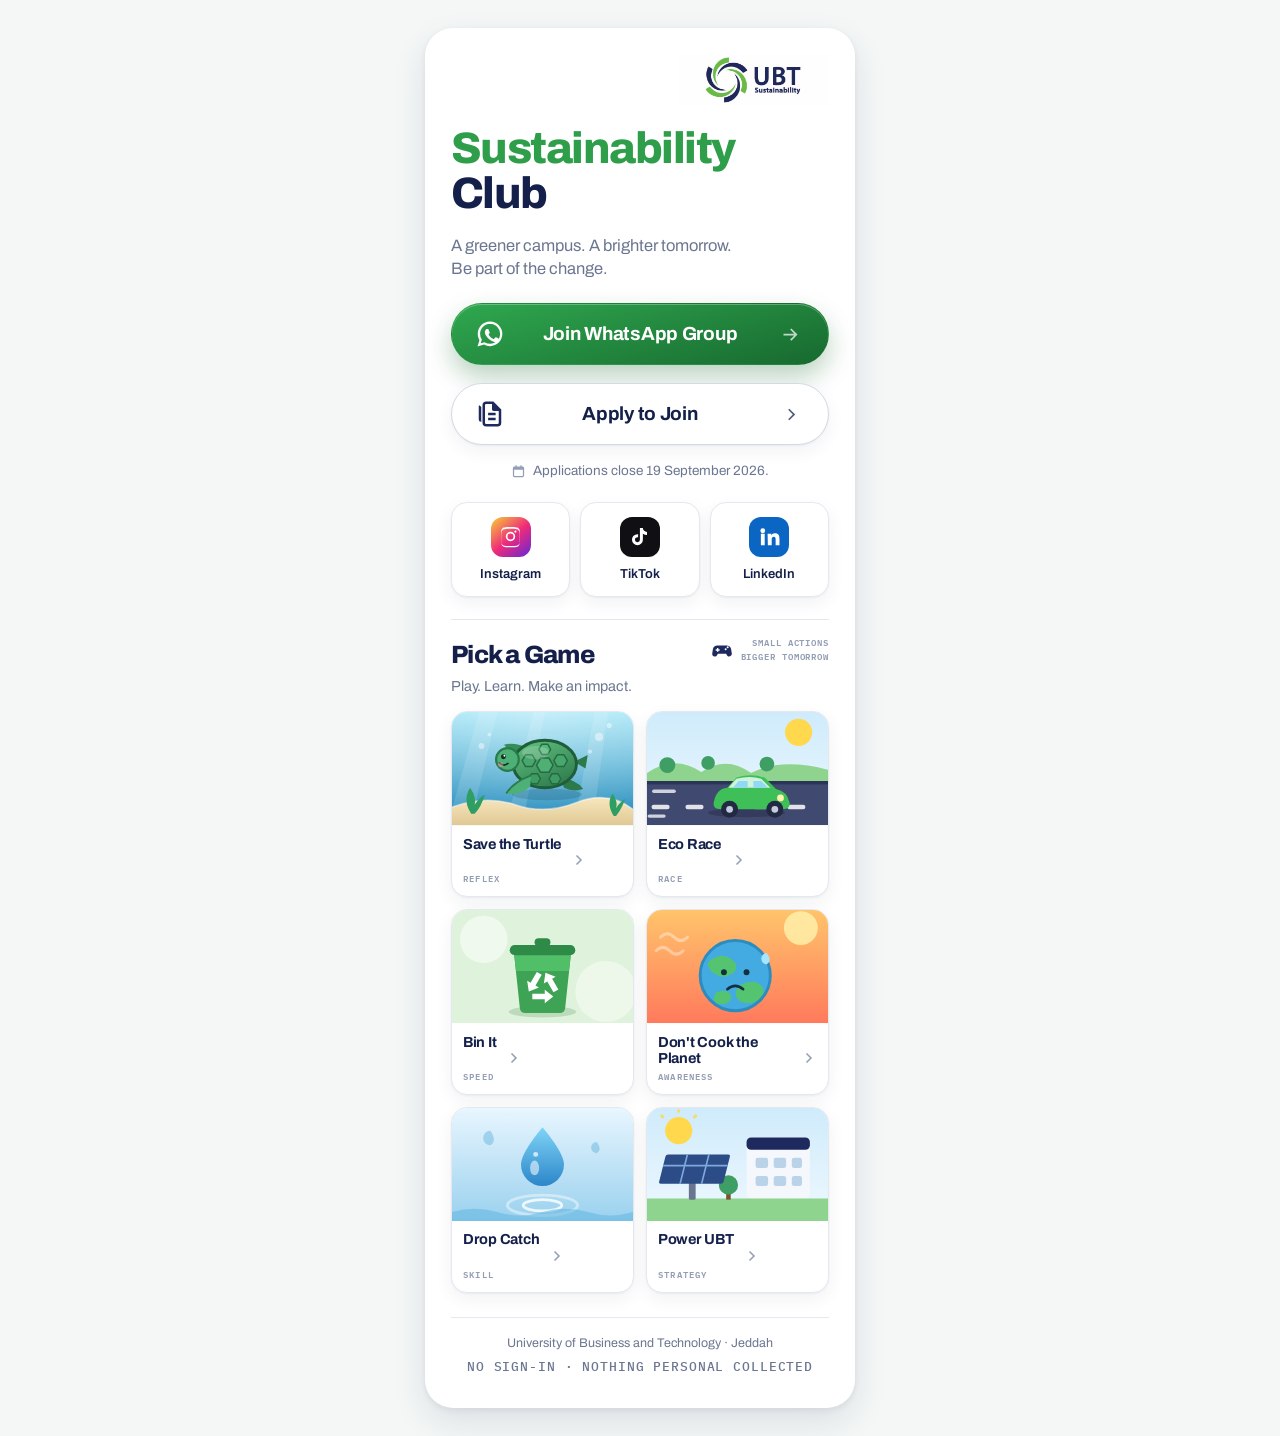
==== commit b2157dd5: "wip: logo crop" ====
--- a/index.html
+++ b/index.html
@@ -220,8 +220,8 @@
 
   <!-- 1 · Logo -->
   <header class="mast">
-    <img class="mast-logo" id="crestImg" src="assets/logo.jpg"
-         alt="UBT Sustainability Club" width="150" height="142" />
+    <span class="logo-box logo-mast"><img id="crestImg" src="assets/logo.jpg"
+         alt="UBT Sustainability Club" width="1100" height="1042" /></span>
     <span class="mast-fallback" id="crestFallback" hidden><b>UBT</b><i>Sustainability</i></span>
   </header>
 
@@ -293,7 +293,7 @@
         <svg viewBox="0 0 24 24" aria-hidden="true"><path fill="currentColor" d="M20 11H7.8l5.6-5.6L12 4l-8 8 8 8 1.4-1.4L7.8 13H20z"/></svg>
         <span>Back to Games</span>
       </button>
-      <img class="screen-logo" src="assets/logo.jpg" alt="" id="screenLogo" />
+      <span class="logo-box logo-screen"><img src="assets/logo.jpg" alt="" id="screenLogo" /></span>
     </header>
 
     <div class="screen-body" id="stage">
--- a/assets/styles.css
+++ b/assets/styles.css
@@ -86,6 +86,9 @@
 body.locked { overflow: hidden; }
 
 img { display: block; max-width: 100%; }
+
+/* A `display` rule in a component must never out-rank the hidden attribute. */
+[hidden] { display: none !important; }
 ::selection { background: rgba(86,184,74,.28); }
 :focus-visible { outline: 2px solid var(--green); outline-offset: 3px; border-radius: 10px; }
 
@@ -115,7 +118,14 @@
 
 /* ── 1 · Logo ─────────────────────────────────────────────────────────── */
 .mast { display: flex; justify-content: flex-end; min-height: 46px; }
-.mast-logo { width: 132px; height: auto; }
+/* The supplied logo file is a square canvas with wide blank margins around
+   the mark (artwork 704x332 inside 1100x1042). The box below shows only the
+   artwork region — the file and the mark itself are untouched, we just stop
+   rendering the empty canvas around it. */
+.logo-box { display: block; overflow: hidden; aspect-ratio: 1100 / 380; flex: none; }
+.logo-box img { width: 100%; height: 100%; object-fit: cover; }
+.logo-mast { width: 150px; }
+.logo-screen { margin-left: auto; width: 104px; }
 .mast-fallback { display: grid; justify-items: end; line-height: 1.02; }
 .mast-fallback b { font-size: 25px; font-weight: 800; letter-spacing: -.02em; color: var(--navy-2); }
 .mast-fallback i { font-style: normal; font-size: 11px; font-weight: 700; color: var(--navy-2); }
@@ -354,7 +364,7 @@
 }
 .back svg { width: 19px; height: 19px; }
 .back:hover { background: var(--mist); }
-.screen-logo { margin-left: auto; width: 88px; height: auto; }
+
 
 .screen-body { position: relative; flex: 1 1 auto; min-height: 0; display: flex; flex-direction: column; }
 
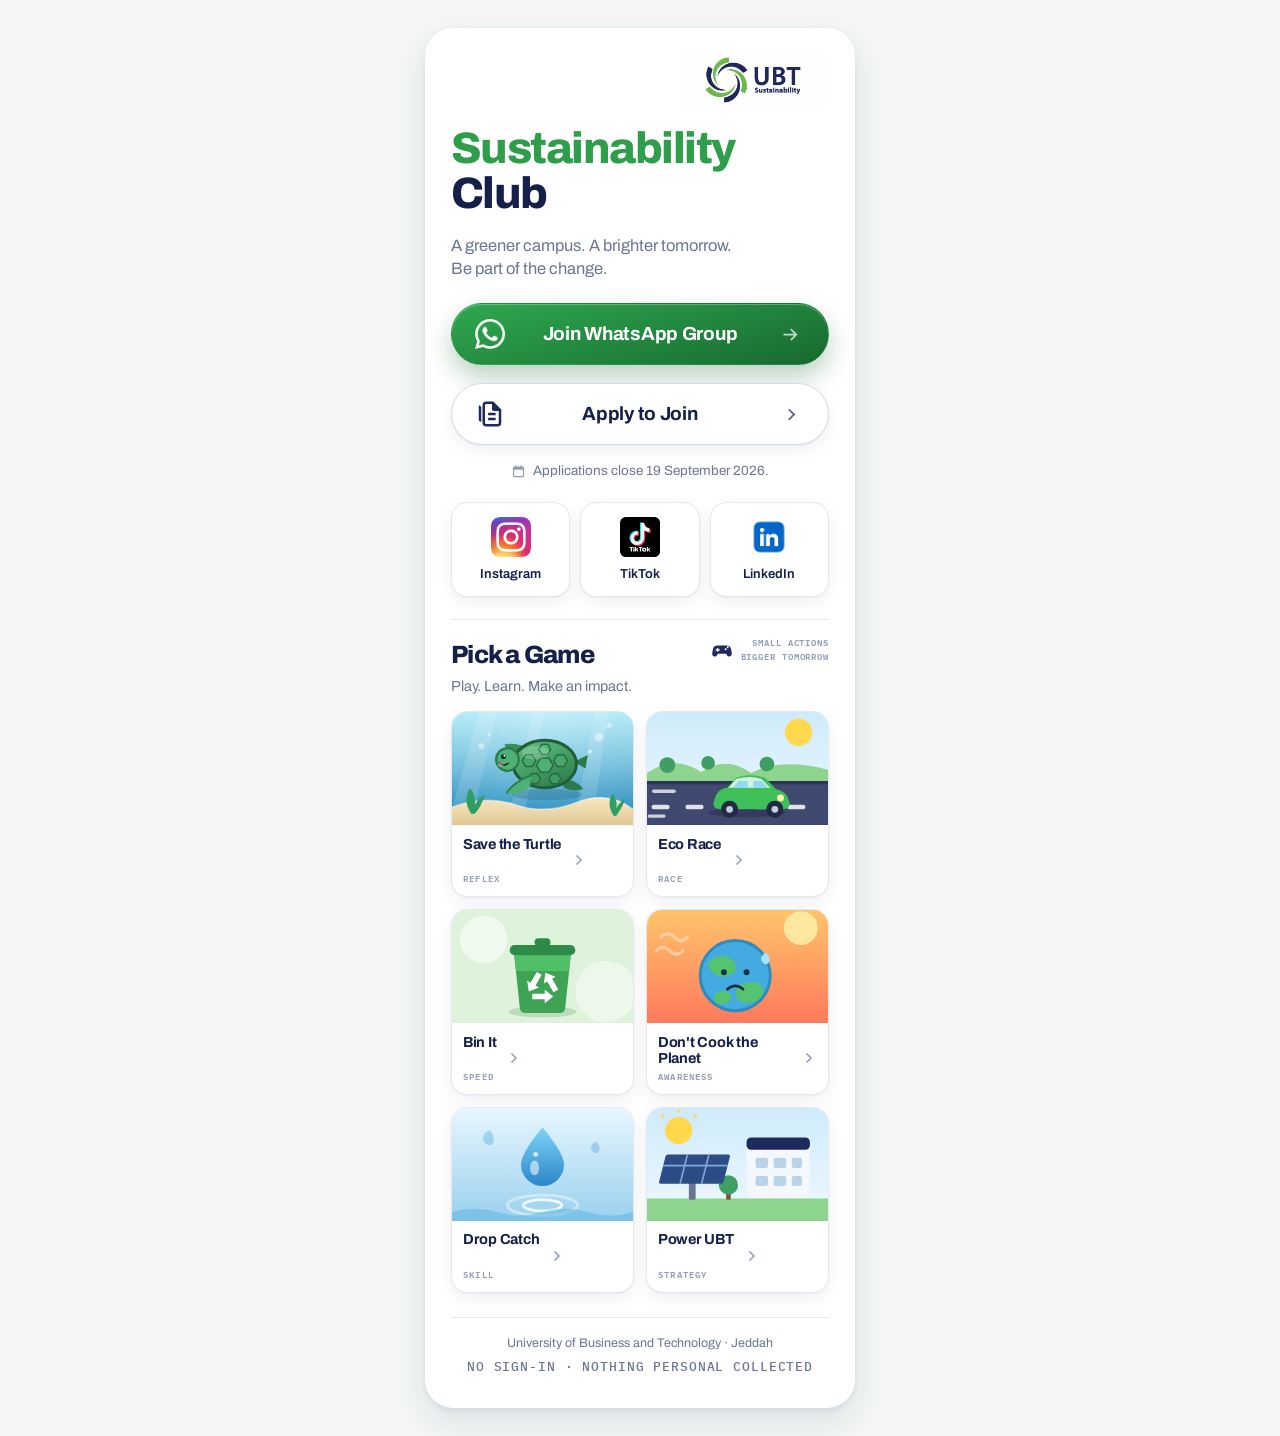
==== commit e6e4eac2: "Use the supplied club logo and social marks The logo arrived as assets/LOGO.jpg. Renamed to logo.jpg" ====
--- a/index.html
+++ b/index.html
@@ -231,7 +231,7 @@
 
   <!-- 4 · Primary   5 · Secondary   6 · Deadline -->
   <a class="cta cta-wa" href="https://chat.whatsapp.com/HwxCJThptRb304ezF9hX3E" target="_blank" rel="noopener">
-    <span class="cta-mark" aria-hidden="true"><svg viewBox="0 0 24 24"><path fill="currentColor" d="M12.04 2C6.6 2 2.2 6.4 2.2 11.84c0 1.86.5 3.6 1.37 5.1L2 22l5.2-1.53a9.8 9.8 0 0 0 4.84 1.26h.01c5.43 0 9.84-4.4 9.84-9.84 0-2.63-1.02-5.1-2.88-6.96A9.77 9.77 0 0 0 12.04 2m0 1.8c2.15 0 4.17.84 5.69 2.36a7.98 7.98 0 0 1 2.36 5.68c0 4.45-3.62 8.05-8.06 8.05a8.1 8.1 0 0 1-4.11-1.12l-.29-.18-3.05.9.92-3-.19-.3a8 8 0 0 1-1.23-4.3c0-4.45 3.62-8.05 8.06-8.05m-2.5 4.1c-.19 0-.5.07-.76.36-.26.28-1 .97-1 2.37s1.03 2.75 1.17 2.94c.14.19 2 3.05 4.85 4.16 2.36.93 2.84.75 3.36.7.51-.05 1.65-.67 1.88-1.32.23-.65.23-1.2.16-1.32-.07-.11-.26-.18-.54-.32-.28-.14-1.65-.82-1.9-.91-.26-.1-.44-.14-.63.14-.18.28-.72.9-.88 1.09-.16.19-.33.21-.6.07-.28-.14-1.18-.44-2.24-1.39a8.4 8.4 0 0 1-1.55-1.93c-.16-.28-.02-.43.12-.57.13-.13.28-.33.42-.5.14-.16.19-.28.28-.47.1-.19.05-.35-.02-.49-.07-.14-.62-1.5-.85-2.05-.22-.54-.45-.47-.62-.48h-.53Z"/></svg></span>
+    <span class="cta-mark"><img src="assets/social-whatsapp.webp" alt="" width="512" height="512" /></span>
     <b>Join WhatsApp Group</b>
     <span class="cta-go" aria-hidden="true"><svg viewBox="0 0 24 24"><path fill="currentColor" d="M4 11h12.2l-4.6-4.6L13 5l7 7-7 7-1.4-1.4 4.6-4.6H4z"/></svg></span>
   </a>
@@ -250,15 +250,15 @@
   <!-- 7 · Socials -->
   <nav class="socials" aria-label="Social media">
     <a class="soc" data-net="ig" href="https://www.instagram.com/ubt.sustainability?igsh=Y3Vna202ZnhmaTNm" target="_blank" rel="noopener">
-      <span class="soc-mark" aria-hidden="true"><svg viewBox="0 0 24 24"><path fill="currentColor" d="M12 2.2c3.2 0 3.58.01 4.85.07 1.17.05 1.8.25 2.23.41.56.22.96.48 1.38.9.42.42.68.82.9 1.38.16.42.36 1.06.41 2.23.06 1.27.07 1.65.07 4.85s-.01 3.58-.07 4.85c-.05 1.17-.25 1.8-.41 2.23-.22.56-.48.96-.9 1.38-.42.42-.82.68-1.38.9-.42.16-1.06.36-2.23.41-1.27.06-1.65.07-4.85.07s-3.58-.01-4.85-.07c-1.17-.05-1.8-.25-2.23-.41-.56-.22-.96-.48-1.38-.9a3.7 3.7 0 0 1-.9-1.38c-.16-.42-.36-1.06-.41-2.23C2.21 15.58 2.2 15.2 2.2 12s.01-3.58.07-4.85c.05-1.17.25-1.8.41-2.23.22-.56.48-.96.9-1.38.42-.42.82-.68 1.38-.9.42-.16 1.06-.36 2.23-.41C8.42 2.21 8.8 2.2 12 2.2m0 1.8c-3.14 0-3.5.01-4.74.07-1.14.05-1.76.24-2.17.4-.55.21-.94.47-1.35.88-.41.41-.67.8-.88 1.35-.16.41-.35 1.03-.4 2.17-.06 1.24-.06 1.6-.06 4.74s0 3.5.06 4.74c.05 1.14.24 1.76.4 2.17.21.55.47.94.88 1.35.41.41.8.67 1.35.88.41.16 1.03.35 2.17.4 1.24.06 1.6.06 4.74.06s3.5 0 4.74-.06c1.14-.05 1.76-.24 2.17-.4.55-.21.94-.47 1.35-.88.41-.41.67-.8.88-1.35.16-.41.35-1.03.4-2.17.06-1.24.06-1.6.06-4.74s0-3.5-.06-4.74c-.05-1.14-.24-1.76-.4-2.17a3.6 3.6 0 0 0-.88-1.35 3.6 3.6 0 0 0-1.35-.88c-.41-.16-1.03-.35-2.17-.4C15.5 4.01 15.14 4 12 4m0 3.06a4.94 4.94 0 1 1 0 9.88 4.94 4.94 0 0 1 0-9.88m0 1.8a3.14 3.14 0 1 0 0 6.28 3.14 3.14 0 0 0 0-6.28m5.14-3.2a1.15 1.15 0 1 1 0 2.3 1.15 1.15 0 0 1 0-2.3"/></svg></span>
+      <span class="soc-mark"><img src="assets/social-instagram.png" alt="" width="256" height="256" /></span>
       <b>Instagram</b>
     </a>
     <a class="soc" data-net="tt" href="https://www.tiktok.com/@ubt.sustainability?_t=zs-8zt754tchuw&amp;_r=1" target="_blank" rel="noopener">
-      <span class="soc-mark" aria-hidden="true"><svg viewBox="0 0 24 24"><path fill="currentColor" d="M16.6 5.82A4.28 4.28 0 0 1 15.54 3h-3.1v12.4a2.59 2.59 0 0 1-2.6 2.5 2.59 2.59 0 0 1-2.6-2.58 2.59 2.59 0 0 1 3.3-2.48v-3.14a5.7 5.7 0 0 0-.7-.04A5.7 5.7 0 0 0 4.15 15.4 5.7 5.7 0 0 0 9.84 21a5.7 5.7 0 0 0 5.7-5.7V9.03a7.35 7.35 0 0 0 4.3 1.38V7.3a4.3 4.3 0 0 1-3.24-1.48"/></svg></span>
+      <span class="soc-mark"><img src="assets/social-tiktok.png" alt="" width="256" height="256" /></span>
       <b>TikTok</b>
     </a>
     <a class="soc" data-net="li" href="https://www.linkedin.com/company/ubt-sustainability-club" target="_blank" rel="noopener">
-      <span class="soc-mark" aria-hidden="true"><svg viewBox="0 0 24 24"><path fill="currentColor" d="M4.98 3.5a2.5 2.5 0 1 1 0 5 2.5 2.5 0 0 1 0-5M3 9h4v12H3zm7 0h3.8v1.64h.05c.53-.95 1.83-1.95 3.77-1.95 4.03 0 4.78 2.5 4.78 5.76V21h-4v-5.66c0-1.35-.03-3.08-1.9-3.08-1.9 0-2.2 1.47-2.2 2.99V21h-4z"/></svg></span>
+      <span class="soc-mark"><img src="assets/social-linkedin.webp" alt="" width="256" height="256" /></span>
       <b>LinkedIn</b>
     </a>
   </nav>
--- a/assets/styles.css
+++ b/assets/styles.css
@@ -160,6 +160,7 @@
 .cta b { font-size: 19px; font-weight: 700; letter-spacing: -.015em; text-align: center; }
 .cta-mark { display: grid; place-items: center; }
 .cta-mark svg { width: 30px; height: 30px; }
+.cta-mark img { width: 30px; height: 30px; object-fit: contain; }
 .cta-go { display: grid; place-items: center; opacity: .72; }
 .cta-go svg { width: 21px; height: 21px; }
 
@@ -206,12 +207,11 @@
   transition: transform .15s cubic-bezier(.2,.8,.2,1), border-color .15s ease;
 }
 .soc b { font-size: 13px; font-weight: 600; color: var(--navy); }
-.soc-mark { width: 40px; height: 40px; display: grid; place-items: center; border-radius: 12px; }
-.soc-mark svg { width: 23px; height: 23px; }
+/* Each supplied icon already carries its own brand tile, so it is shown
+   whole rather than sitting on a colour we invent for it. */
+.soc-mark { width: 40px; height: 40px; display: block; }
+.soc-mark img { width: 100%; height: 100%; object-fit: contain; }
 .soc:hover { transform: translateY(-2px); border-color: var(--line-2); }
-.soc[data-net="ig"] .soc-mark { background: linear-gradient(140deg, #F9CE34, #EE2A7B 52%, #6228D7); color: #fff; }
-.soc[data-net="tt"] .soc-mark { background: #0F0F14; color: #fff; }
-.soc[data-net="li"] .soc-mark { background: #0A66C2; color: #fff; }
 
 /* ── 8 · Pick a Game ────────────────────────────────────────────────────── */
 .play { display: grid; gap: 14px; margin-top: 4px; }
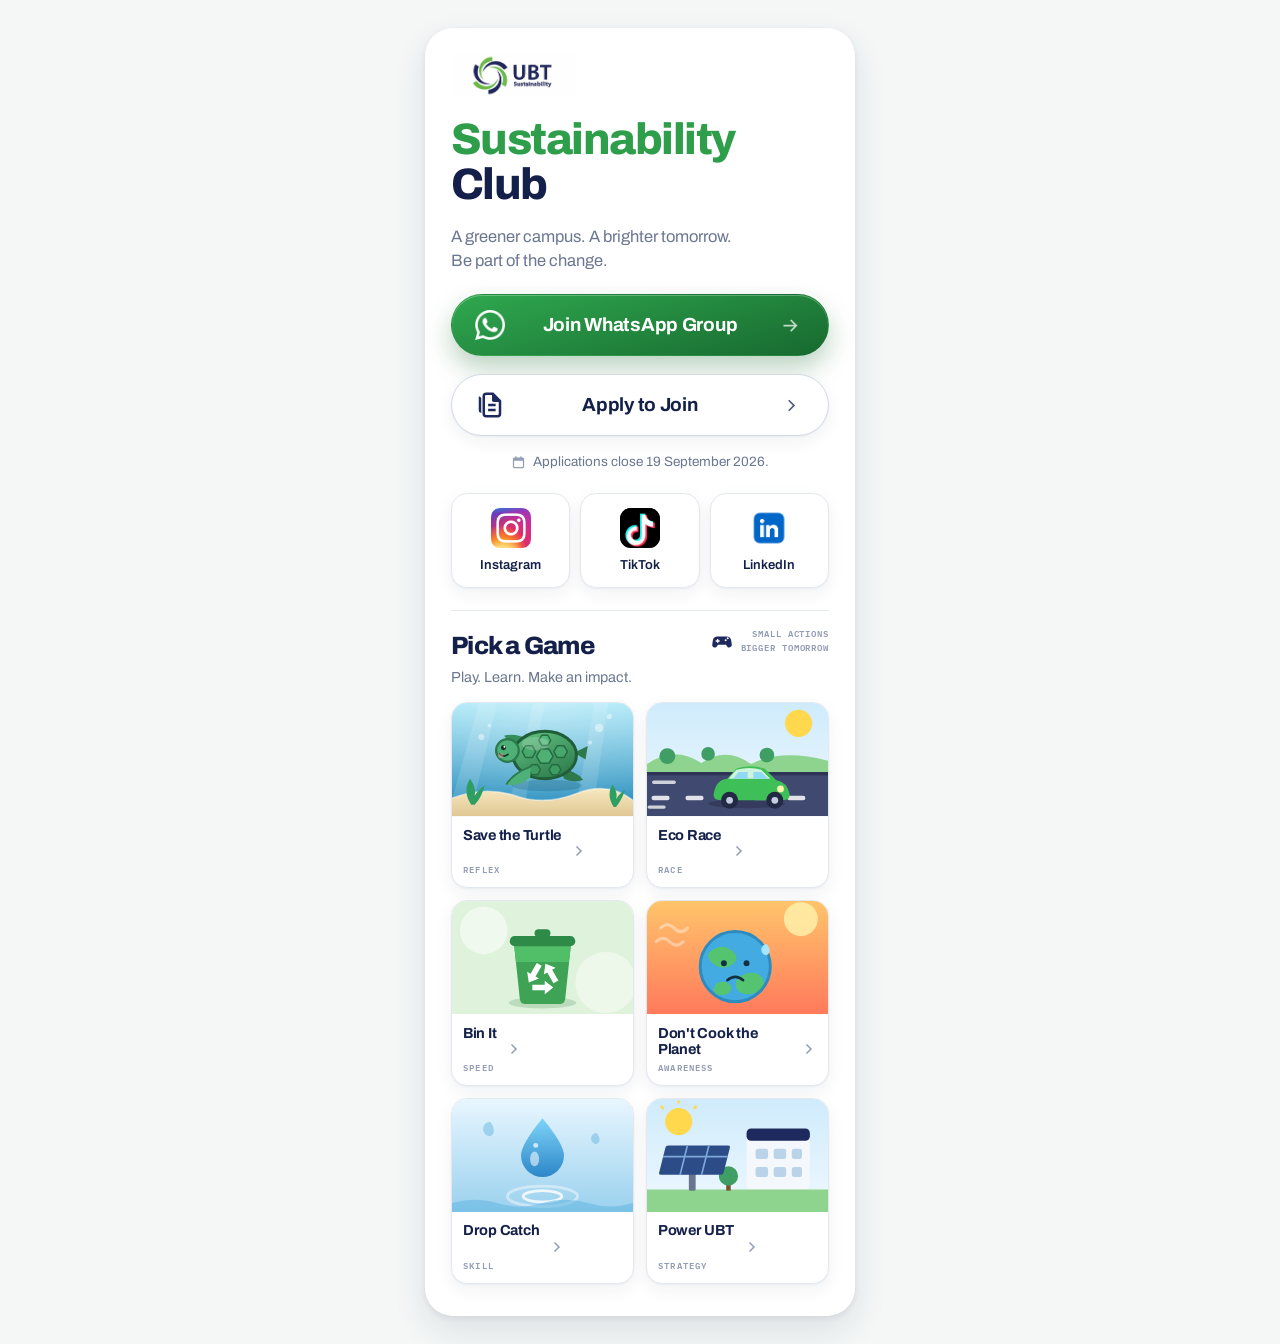
==== commit 93ea6548: "Move the logo left, drop the footer, fix the TikTok tile The club logo now sits top-left and a littl" ====
--- a/index.html
+++ b/index.html
@@ -278,10 +278,6 @@
     <div class="games" id="gamesGrid"><!-- rendered by assets/games.js --></div>
   </section>
 
-  <footer class="foot">
-    <p>University of Business and Technology · Jeddah</p>
-    <p class="foot-fine">No sign-in · Nothing personal collected</p>
-  </footer>
 </main>
 
 <!-- Game screen -->
--- a/assets/styles.css
+++ b/assets/styles.css
@@ -117,16 +117,16 @@
 }
 
 /* ── 1 · Logo ─────────────────────────────────────────────────────────── */
-.mast { display: flex; justify-content: flex-end; min-height: 46px; }
+.mast { display: flex; justify-content: flex-start; min-height: 40px; }
 /* The supplied logo file is a square canvas with wide blank margins around
    the mark (artwork 704x332 inside 1100x1042). The box below shows only the
    artwork region — the file and the mark itself are untouched, we just stop
    rendering the empty canvas around it. */
 .logo-box { display: block; overflow: hidden; aspect-ratio: 1100 / 380; flex: none; }
 .logo-box img { width: 100%; height: 100%; object-fit: cover; }
-.logo-mast { width: 150px; }
+.logo-mast { width: 124px; }
 .logo-screen { margin-left: auto; width: 104px; }
-.mast-fallback { display: grid; justify-items: end; line-height: 1.02; }
+.mast-fallback { display: grid; justify-items: start; line-height: 1.02; }
 .mast-fallback b { font-size: 25px; font-weight: 800; letter-spacing: -.02em; color: var(--navy-2); }
 .mast-fallback i { font-style: normal; font-size: 11px; font-weight: 700; color: var(--navy-2); }
 
@@ -291,11 +291,6 @@
 }
 .gcard-go { width: 18px; height: 18px; flex: none; margin-left: auto; color: var(--slate-2); }
 .gcard:hover .gcard-go { color: var(--green); }
-
-/* ── Footer ─────────────────────────────────────────────────────────────── */
-.foot { text-align: center; display: grid; gap: 4px; margin-top: 6px; padding-top: 16px; border-top: 1px solid var(--line); }
-.foot p { margin: 0; font-size: 12.5px; color: var(--slate); }
-.foot-fine { font-family: var(--mono); font-size: 9.5px; letter-spacing: .07em; text-transform: uppercase; color: var(--slate-2); }
 
 @media (prefers-reduced-motion: reduce) {
   *, *::before, *::after {
@@ -695,3 +690,19 @@
 
 /* Reserve two lines for the longest game name so every tile ends level. */
 .gcard-name { min-height: 2.3em; }
+
+/* The supplied TikTok icon has the word "TikTok" set inside it, so the tile
+   read "TikTok" twice — once in the art, once in the label under it, unlike
+   the clean Instagram and LinkedIn marks. Show only the note glyph (the
+   wordmark sits below y=190 of 256) on the icon's own black tile. */
+.soc[data-net="tt"] .soc-mark {
+  overflow: hidden;
+  border-radius: 11px;
+  background: #0F0F14;
+}
+.soc[data-net="tt"] .soc-mark img {
+  width: 55.6px;
+  height: 55.6px;
+  max-width: none;
+  margin: -1.3px 0 0 -7.8px;
+}
